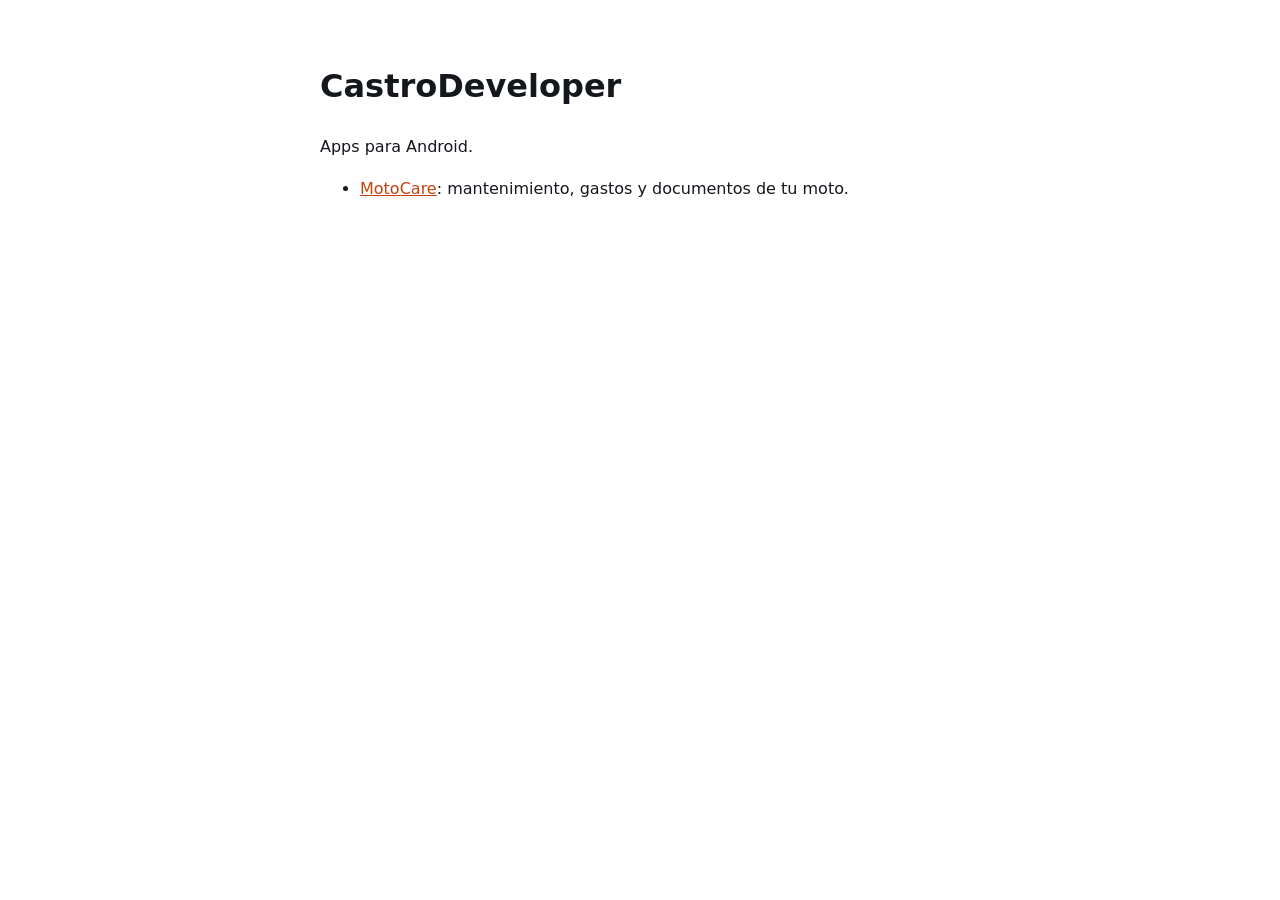
==== index.html @ 2ba4022a "Sitio raíz con app-ads.txt de AdMob" ====
<!doctype html>
<html lang="es">
<head>
<meta charset="utf-8">
<meta name="viewport" content="width=device-width, initial-scale=1">
<title>CastroDeveloper</title>
<style>
body{margin:0;font:16px/1.6 system-ui,-apple-system,"Segoe UI",Roboto,sans-serif;background:#fff;color:#14171c}
@media (prefers-color-scheme:dark){body{background:#101318;color:#eef0f3}a{color:#ff7838}}
main{max-width:640px;margin:0 auto;padding:40px 16px}a{color:#c2410c}
</style>
</head>
<body>
<main>
<h1>CastroDeveloper</h1>
<p>Apps para Android.</p>
<ul>
  <li><a href="motocare-legal/">MotoCare</a>: mantenimiento, gastos y documentos de tu moto.</li>
</ul>
</main>
</body>
</html>
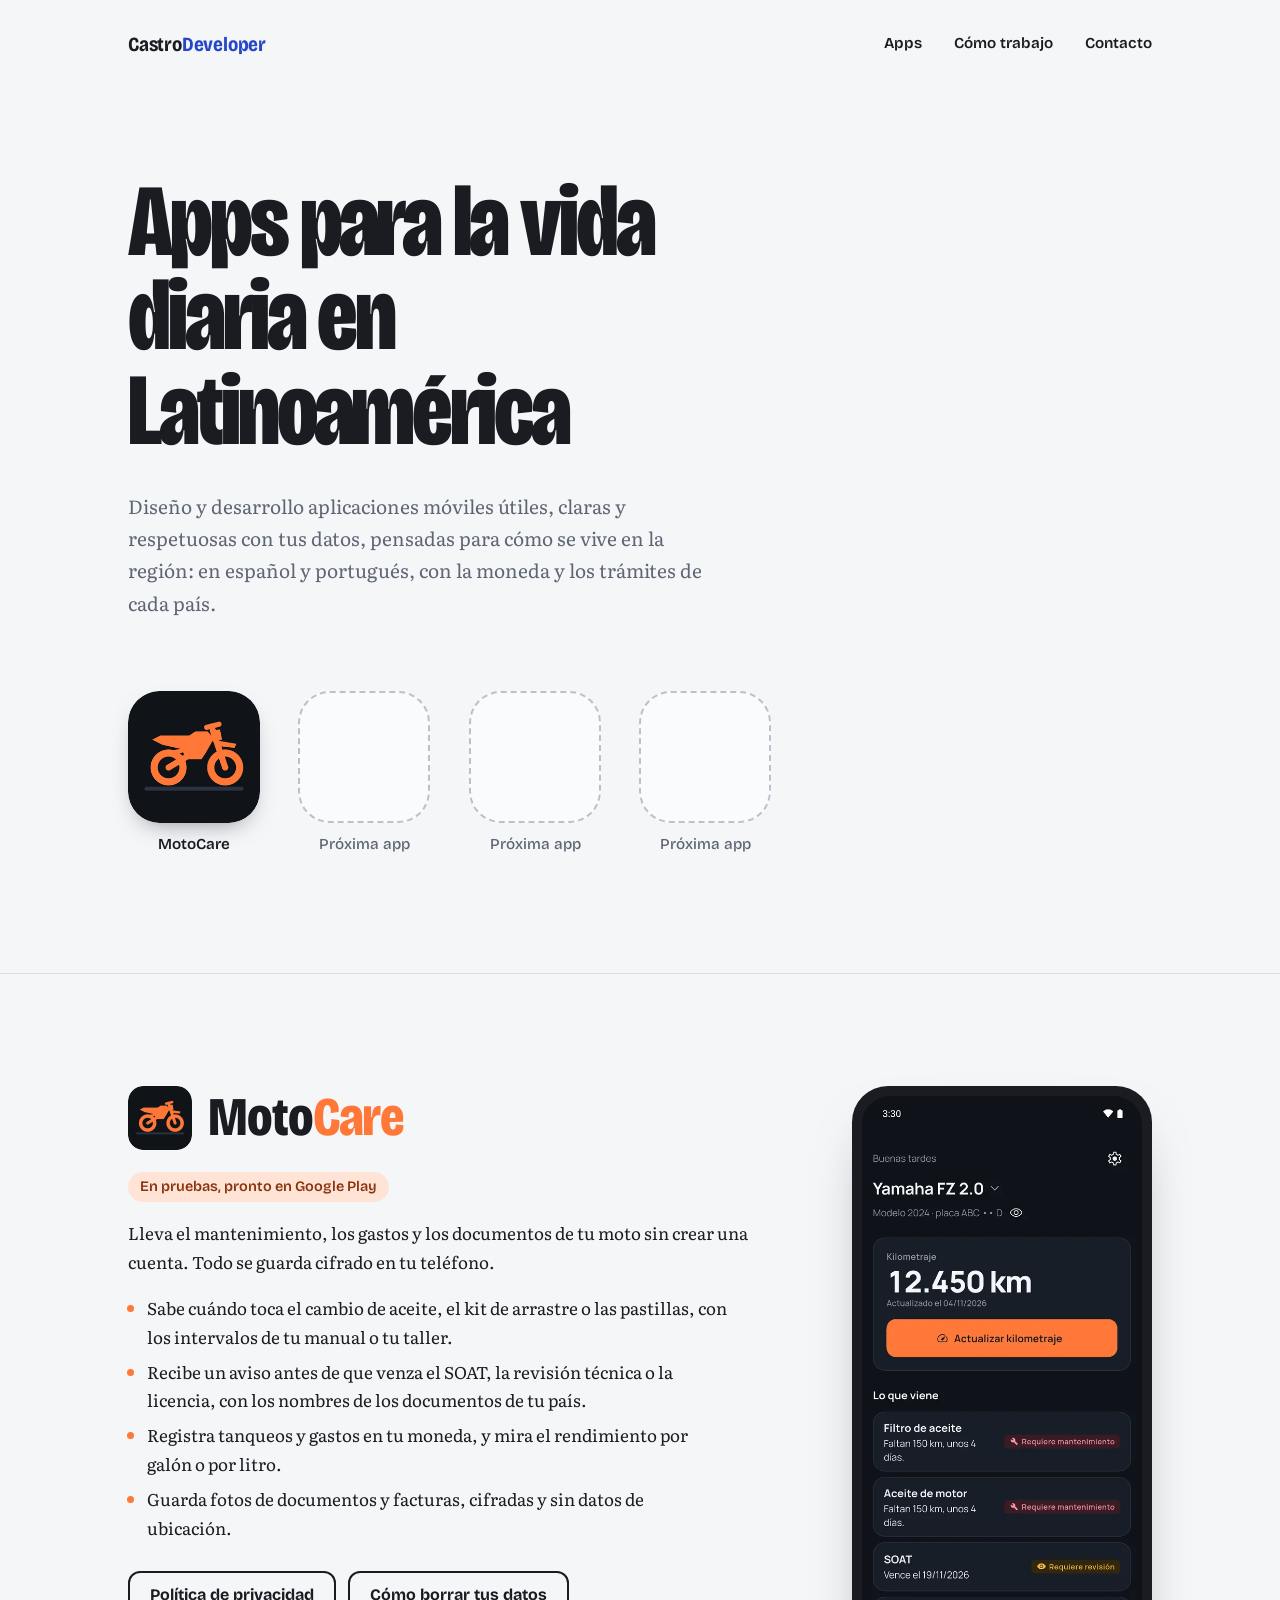
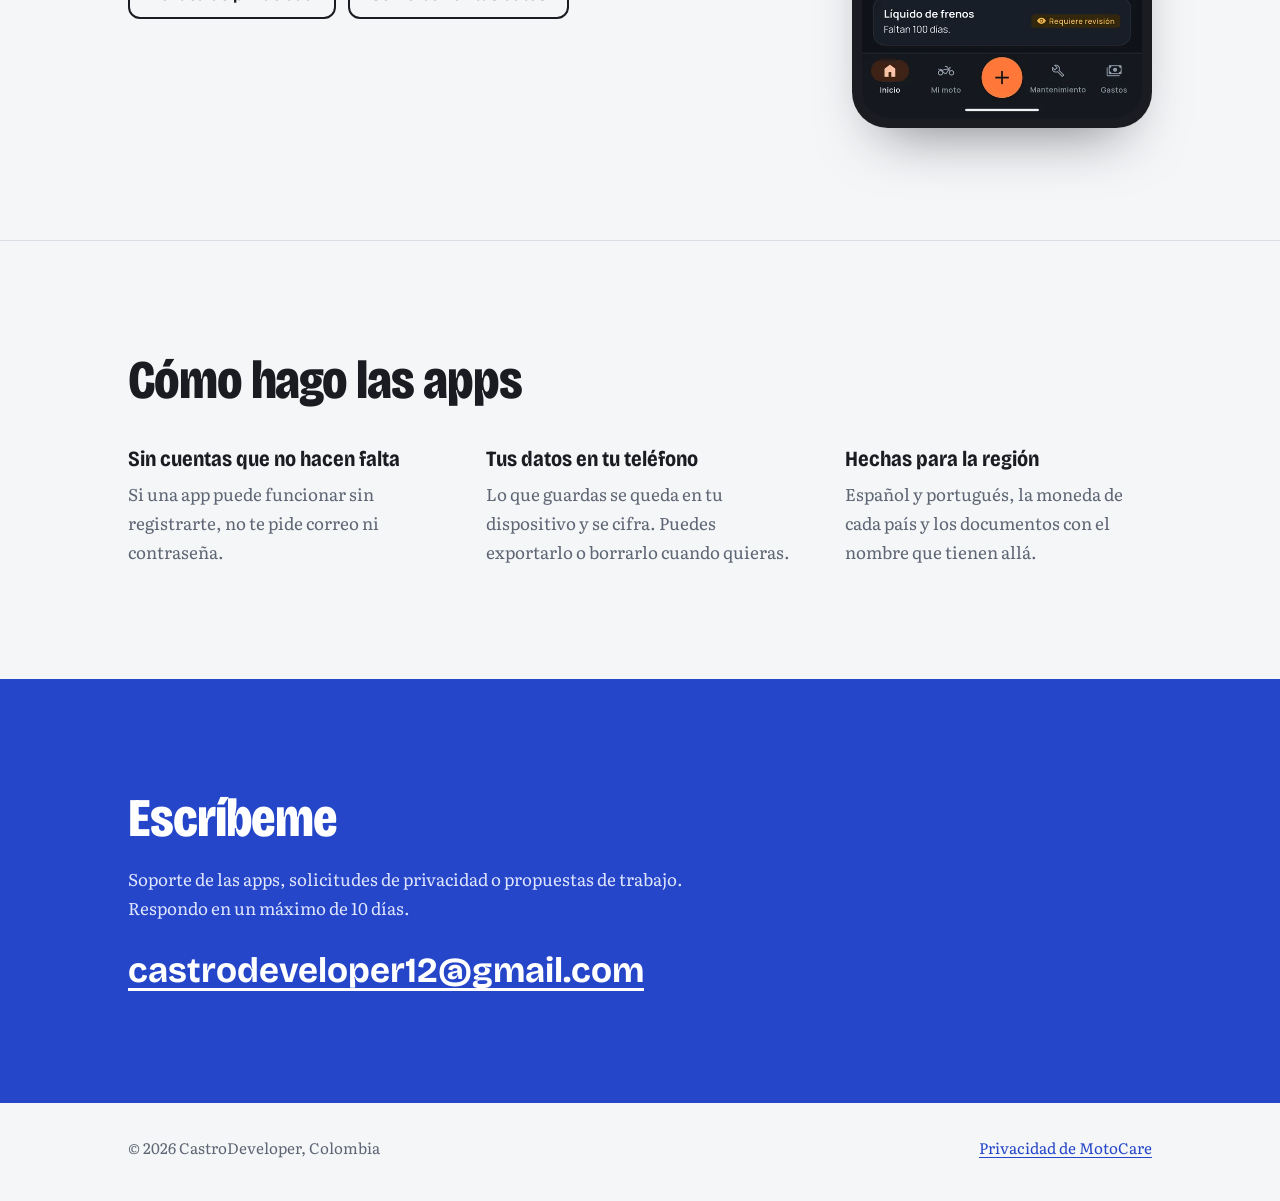
==== commit 8249ded7: "Página de CastroDeveloper con MotoCare" ====
--- a/index.html
+++ b/index.html
@@ -3,20 +3,103 @@
 <head>
 <meta charset="utf-8">
 <meta name="viewport" content="width=device-width, initial-scale=1">
-<title>CastroDeveloper</title>
-<style>
-body{margin:0;font:16px/1.6 system-ui,-apple-system,"Segoe UI",Roboto,sans-serif;background:#fff;color:#14171c}
-@media (prefers-color-scheme:dark){body{background:#101318;color:#eef0f3}a{color:#ff7838}}
-main{max-width:640px;margin:0 auto;padding:40px 16px}a{color:#c2410c}
-</style>
+<title>CastroDeveloper: apps para Latinoamérica</title>
+<meta name="description" content="CastroDeveloper hace apps móviles para la vida diaria en Latinoamérica. Conoce MotoCare: mantenimiento, gastos y documentos de tu moto.">
+<meta property="og:title" content="CastroDeveloper">
+<meta property="og:description" content="Apps móviles para la vida diaria en Latinoamérica.">
+<meta property="og:image" content="img/motocare-icono.png">
+<link rel="icon" href="img/motocare-icono.png">
+<link rel="preconnect" href="https://fonts.googleapis.com">
+<link rel="preconnect" href="https://fonts.gstatic.com" crossorigin>
+<link href="https://fonts.googleapis.com/css2?family=Bricolage+Grotesque:opsz,wdth,wght@12..96,75..100,400..800&family=Literata:opsz,wght@7..72,400;7..72,500&display=swap" rel="stylesheet">
+<link rel="stylesheet" href="estilo.css">
 </head>
 <body>
+<header class="contenedor cabecera">
+  <a class="marca" href="./">Castro<span>Developer</span></a>
+  <nav class="menu" aria-label="Secciones">
+    <a href="#apps">Apps</a>
+    <a href="#trabajo">Cómo trabajo</a>
+    <a href="#contacto">Contacto</a>
+  </nav>
+</header>
+
 <main>
-<h1>CastroDeveloper</h1>
-<p>Apps para Android.</p>
-<ul>
-  <li><a href="motocare-legal/">MotoCare</a>: mantenimiento, gastos y documentos de tu moto.</li>
-</ul>
+  <section class="contenedor portada" id="apps" aria-labelledby="titulo">
+    <h1 id="titulo">Apps para la vida diaria en Latinoamérica</h1>
+    <p class="entrada">Diseño y desarrollo aplicaciones móviles útiles, claras y respetuosas con tus datos, pensadas para cómo se vive en la región: en español y portugués, con la moneda y los trámites de cada país.</p>
+
+    <ul class="pantalla" aria-label="Aplicaciones">
+      <li>
+        <a href="#motocare">
+          <img src="img/motocare-icono.png" width="132" height="132" alt="">
+          MotoCare
+        </a>
+      </li>
+      <li aria-hidden="true"><span class="vacio"><span class="hueco"></span>Próxima app</span></li>
+      <li aria-hidden="true"><span class="vacio"><span class="hueco"></span>Próxima app</span></li>
+      <li aria-hidden="true"><span class="vacio"><span class="hueco"></span>Próxima app</span></li>
+    </ul>
+  </section>
+
+  <section class="seccion" id="motocare" aria-labelledby="titulo-motocare">
+    <div class="contenedor app">
+      <div>
+        <div class="titulo-app">
+          <img src="img/motocare-icono.png" width="64" height="64" alt="">
+          <h2 id="titulo-motocare">Moto<span>Care</span></h2>
+        </div>
+        <span class="estado">En pruebas, pronto en Google Play</span>
+        <p>Lleva el mantenimiento, los gastos y los documentos de tu moto sin crear una cuenta. Todo se guarda cifrado en tu teléfono.</p>
+        <ul>
+          <li>Sabe cuándo toca el cambio de aceite, el kit de arrastre o las pastillas, con los intervalos de tu manual o tu taller.</li>
+          <li>Recibe un aviso antes de que venza el SOAT, la revisión técnica o la licencia, con los nombres de los documentos de tu país.</li>
+          <li>Registra tanqueos y gastos en tu moneda, y mira el rendimiento por galón o por litro.</li>
+          <li>Guarda fotos de documentos y facturas, cifradas y sin datos de ubicación.</li>
+        </ul>
+        <div class="acciones">
+          <a class="boton" href="motocare-legal/privacidad.html">Política de privacidad</a>
+          <a class="boton" href="motocare-legal/#borrar-datos">Cómo borrar tus datos</a>
+        </div>
+      </div>
+      <div class="telefono">
+        <img src="img/motocare-inicio.webp" width="540" height="1200" alt="Pantalla de inicio de MotoCare con el kilometraje de una Yamaha FZ 2.0 y los mantenimientos que vienen." loading="lazy">
+      </div>
+    </div>
+  </section>
+
+  <section class="seccion" id="trabajo" aria-labelledby="titulo-trabajo">
+    <div class="contenedor">
+      <h2 id="titulo-trabajo">Cómo hago las apps</h2>
+      <div class="principios">
+        <div>
+          <h3>Sin cuentas que no hacen falta</h3>
+          <p>Si una app puede funcionar sin registrarte, no te pide correo ni contraseña.</p>
+        </div>
+        <div>
+          <h3>Tus datos en tu teléfono</h3>
+          <p>Lo que guardas se queda en tu dispositivo y se cifra. Puedes exportarlo o borrarlo cuando quieras.</p>
+        </div>
+        <div>
+          <h3>Hechas para la región</h3>
+          <p>Español y portugués, la moneda de cada país y los documentos con el nombre que tienen allá.</p>
+        </div>
+      </div>
+    </div>
+  </section>
+
+  <section class="seccion contacto" id="contacto" aria-labelledby="titulo-contacto">
+    <div class="contenedor">
+      <h2 id="titulo-contacto">Escríbeme</h2>
+      <p>Soporte de las apps, solicitudes de privacidad o propuestas de trabajo. Respondo en un máximo de 10 días.</p>
+      <a class="correo" href="mailto:castrodeveloper12@gmail.com">castrodeveloper12@gmail.com</a>
+    </div>
+  </section>
 </main>
+
+<footer class="contenedor pie">
+  <span>© 2026 CastroDeveloper, Colombia</span>
+  <a href="motocare-legal/privacidad.html">Privacidad de MotoCare</a>
+</footer>
 </body>
 </html>
--- a/estilo.css
+++ b/estilo.css
@@ -0,0 +1,192 @@
+:root {
+  --tinta: #1a1c22;
+  --papel: #f4f6f8;
+  --blanco: #ffffff;
+  --cobalto: #2546c8;
+  --cobalto-hondo: #1b3497;
+  --mandarina: #ff7838;
+  --gris: #5e6573;
+  --linea: #d9dee5;
+  --display: "Bricolage Grotesque", "Arial Narrow", system-ui, sans-serif;
+  --texto: "Literata", Georgia, "Times New Roman", serif;
+  --ancho: 1120px;
+  --margen: clamp(16px, 5vw, 48px);
+  color-scheme: light;
+}
+
+* { box-sizing: border-box; }
+html { -webkit-text-size-adjust: 100%; }
+body {
+  margin: 0;
+  background: var(--papel);
+  color: var(--tinta);
+  font: 400 1.0625rem/1.7 var(--texto);
+  font-optical-sizing: auto;
+}
+img { max-width: 100%; display: block; }
+a { color: var(--cobalto); text-underline-offset: 0.18em; }
+a:hover { color: var(--cobalto-hondo); }
+:focus-visible {
+  outline: 3px solid var(--cobalto);
+  outline-offset: 3px;
+  border-radius: 4px;
+}
+
+.contenedor { max-width: var(--ancho); margin: 0 auto; padding: 0 var(--margen); }
+
+/* Cabecera */
+.cabecera {
+  display: flex; align-items: center; justify-content: space-between;
+  gap: 24px; padding-top: 28px; padding-bottom: 28px;
+}
+.marca {
+  font: 700 1.25rem/1 var(--display);
+  font-stretch: 85%;
+  letter-spacing: -0.01em;
+  color: var(--tinta); text-decoration: none;
+}
+.marca span { color: var(--cobalto); }
+.menu { display: flex; gap: clamp(14px, 3vw, 32px); }
+.menu a {
+  font: 600 0.95rem/1 var(--display);
+  color: var(--tinta); text-decoration: none;
+  padding: 8px 0;
+}
+.menu a:hover { color: var(--cobalto); }
+
+/* Portada: titular y "pantalla de inicio" */
+.portada { padding-top: clamp(32px, 7vw, 88px); padding-bottom: clamp(48px, 8vw, 104px); }
+.portada h1 {
+  margin: 0;
+  max-width: 15ch;
+  font: 800 clamp(2.6rem, 8.2vw, 6.4rem)/0.92 var(--display);
+  font-stretch: 75%;
+  letter-spacing: -0.03em;
+}
+.portada .entrada {
+  max-width: 54ch;
+  margin: clamp(20px, 3vw, 32px) 0 0;
+  font-size: 1.1875rem;
+  color: var(--gris);
+}
+
+.pantalla {
+  margin-top: clamp(40px, 6vw, 72px);
+  display: grid;
+  grid-template-columns: repeat(4, minmax(0, 132px));
+  gap: clamp(16px, 3vw, 40px);
+  list-style: none; padding: 0;
+}
+.pantalla li { text-align: center; }
+.pantalla a, .pantalla .vacio {
+  display: grid; justify-items: center; gap: 12px;
+  color: var(--tinta); text-decoration: none;
+  font: 600 0.95rem/1.2 var(--display);
+}
+.pantalla img, .pantalla .hueco {
+  width: 100%; aspect-ratio: 1; border-radius: 24%;
+}
+.pantalla img { height: auto; box-shadow: 0 10px 24px -12px rgba(26, 28, 34, 0.55); }
+.pantalla a:hover img { transform: translateY(-2px); transition: transform 0.15s ease; }
+.pantalla .hueco {
+  border: 2px dashed #b9c1cc;
+  background: rgba(255, 255, 255, 0.5);
+}
+.pantalla .vacio { color: var(--gris); font-weight: 500; }
+
+@media (prefers-reduced-motion: no-preference) {
+  .pantalla li {
+    animation: aparecer 0.5s cubic-bezier(0.2, 0.7, 0.2, 1) both;
+  }
+  .pantalla li:nth-child(2) { animation-delay: 0.12s; }
+  .pantalla li:nth-child(3) { animation-delay: 0.22s; }
+  .pantalla li:nth-child(4) { animation-delay: 0.32s; }
+}
+@keyframes aparecer {
+  from { opacity: 0; transform: translateY(12px) scale(0.94); }
+  to { opacity: 1; transform: none; }
+}
+
+/* Secciones */
+.seccion { padding: clamp(56px, 9vw, 112px) 0; border-top: 1px solid var(--linea); }
+.seccion h2 {
+  margin: 0 0 20px;
+  font: 800 clamp(2rem, 4.6vw, 3.4rem)/1 var(--display);
+  font-stretch: 80%;
+  letter-spacing: -0.02em;
+  max-width: 18ch;
+}
+.seccion p { max-width: 62ch; }
+
+/* MotoCare */
+.app {
+  display: grid;
+  grid-template-columns: minmax(0, 1fr) minmax(220px, 300px);
+  gap: clamp(32px, 7vw, 96px);
+  align-items: start;
+}
+.app .titulo-app { display: flex; align-items: center; gap: 16px; margin-bottom: 20px; }
+.app .titulo-app img { width: 64px; border-radius: 24%; }
+.app .titulo-app h2 { margin: 0; }
+.app .titulo-app h2 span { color: var(--mandarina); }
+.app ul { padding-left: 1.1em; max-width: 60ch; }
+.app li { margin: 6px 0; }
+.app li::marker { color: var(--mandarina); }
+.estado {
+  display: inline-block;
+  font: 600 0.9rem/1 var(--display);
+  padding: 8px 12px; border-radius: 999px;
+  background: #ffe4d6; color: #8a3410;
+}
+.acciones { display: flex; flex-wrap: wrap; gap: 12px; margin-top: 28px; }
+.boton {
+  display: inline-block; padding: 14px 20px; border-radius: 12px;
+  font: 700 1rem/1 var(--display); text-decoration: none;
+  border: 2px solid var(--tinta); color: var(--tinta);
+}
+.boton:hover { background: var(--tinta); color: var(--papel); }
+.telefono {
+  border-radius: 36px; padding: 10px;
+  background: var(--tinta);
+  box-shadow: 0 30px 60px -30px rgba(26, 28, 34, 0.6);
+}
+.telefono img { border-radius: 28px; width: 100%; height: auto; }
+
+/* Cómo trabajamos */
+.principios {
+  display: grid; grid-template-columns: repeat(3, minmax(0, 1fr));
+  gap: clamp(24px, 4vw, 56px); margin-top: 40px;
+}
+.principios h3 {
+  margin: 0 0 8px;
+  font: 700 1.35rem/1.15 var(--display);
+  font-stretch: 85%;
+}
+.principios p { margin: 0; color: var(--gris); }
+
+/* Contacto: bloque de color, el único */
+.contacto { background: var(--cobalto); color: var(--blanco); border-top: 0; }
+.contacto h2 { color: var(--blanco); }
+.contacto p { color: #dfe5ff; }
+.contacto .correo {
+  display: inline-block; margin-top: 12px;
+  font: 700 clamp(1.25rem, 3.4vw, 2.2rem)/1.1 var(--display);
+  color: var(--blanco); word-break: break-word;
+}
+.contacto .correo:hover { color: #ffd9c6; }
+.contacto :focus-visible { outline-color: var(--blanco); }
+
+.pie {
+  display: flex; flex-wrap: wrap; justify-content: space-between; gap: 12px;
+  padding-top: 32px; padding-bottom: 40px;
+  color: var(--gris); font-size: 0.95rem;
+}
+
+@media (max-width: 760px) {
+  .app { grid-template-columns: 1fr; }
+  .telefono { max-width: 280px; }
+  .principios { grid-template-columns: 1fr; }
+  .pantalla { grid-template-columns: repeat(4, minmax(0, 1fr)); gap: 14px; }
+  .pantalla a, .pantalla .vacio { font-size: 0.8rem; }
+  .menu a[href="#trabajo"] { display: none; }
+}
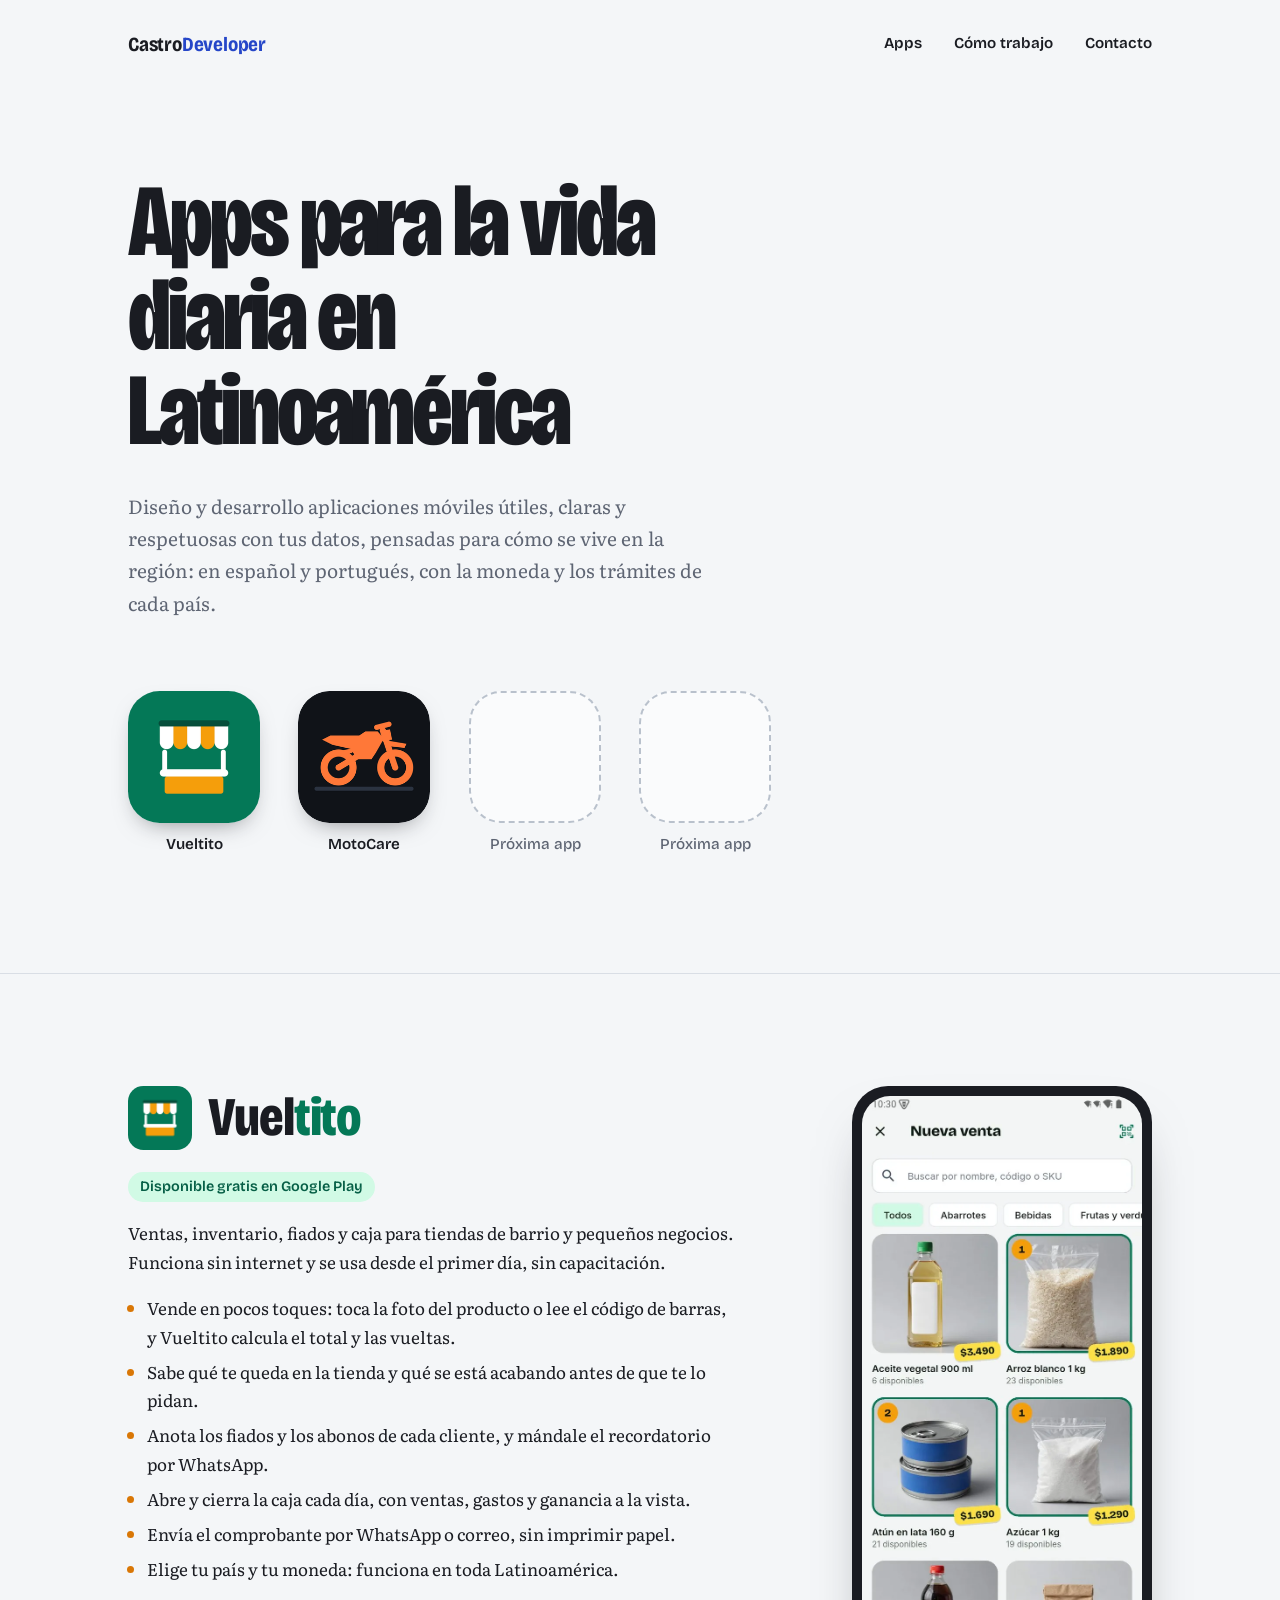
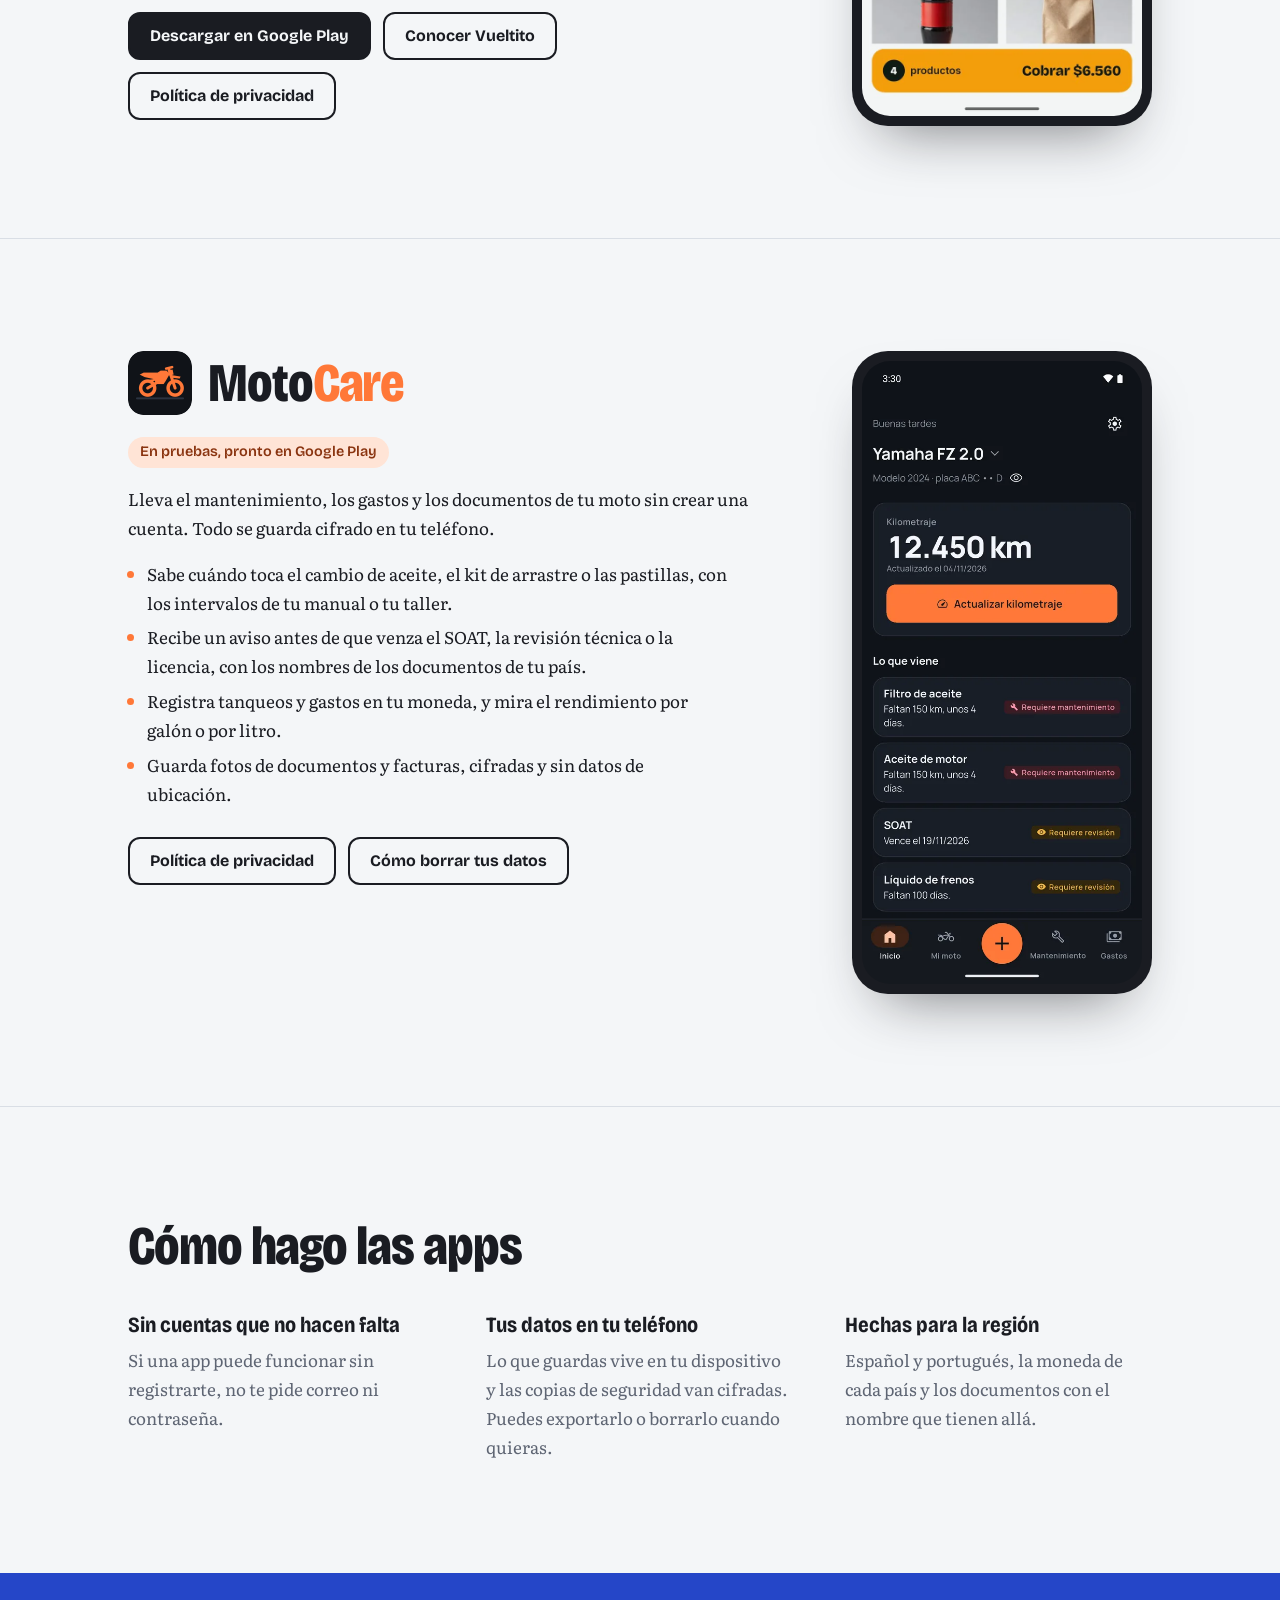
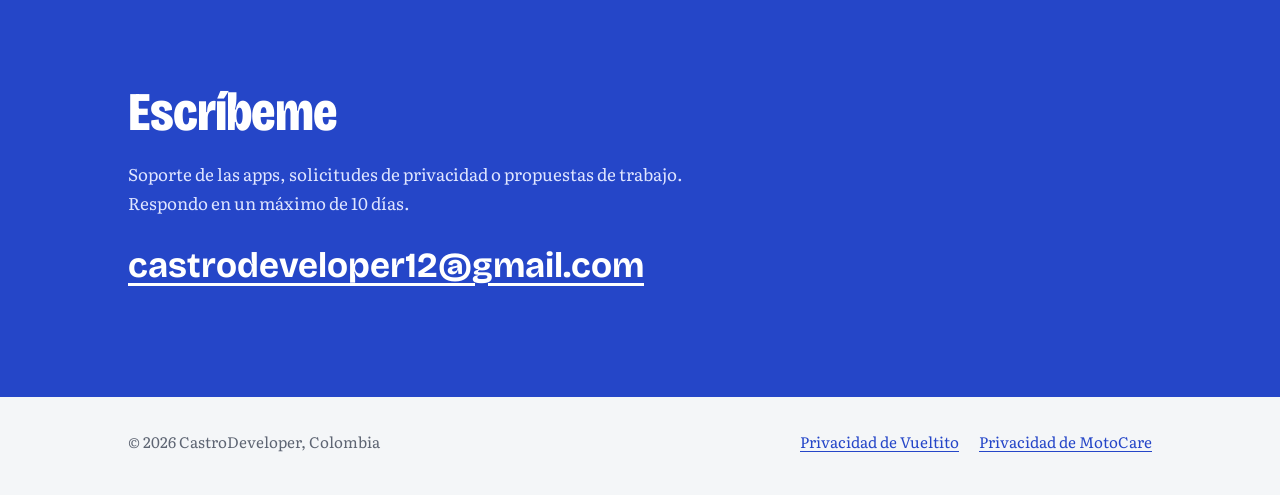
==== commit 5964812d: "Agrega Vueltito: ventas e inventario para tiendas, disponible en Google Play Co-Authored-By: Claude " ====
--- a/index.html
+++ b/index.html
@@ -4,7 +4,7 @@
 <meta charset="utf-8">
 <meta name="viewport" content="width=device-width, initial-scale=1">
 <title>CastroDeveloper: apps para Latinoamérica</title>
-<meta name="description" content="CastroDeveloper hace apps móviles para la vida diaria en Latinoamérica. Conoce MotoCare: mantenimiento, gastos y documentos de tu moto.">
+<meta name="description" content="CastroDeveloper hace apps móviles para la vida diaria en Latinoamérica. Conoce Vueltito, ventas e inventario para tu tienda, y MotoCare, el mantenimiento de tu moto.">
 <meta property="og:title" content="CastroDeveloper">
 <meta property="og:description" content="Apps móviles para la vida diaria en Latinoamérica.">
 <meta property="og:image" content="img/motocare-icono.png">
@@ -31,6 +31,12 @@
 
     <ul class="pantalla" aria-label="Aplicaciones">
       <li>
+        <a href="#vueltito">
+          <img src="img/vueltito-icono.png" width="132" height="132" alt="">
+          Vueltito
+        </a>
+      </li>
+      <li>
         <a href="#motocare">
           <img src="img/motocare-icono.png" width="132" height="132" alt="">
           MotoCare
@@ -38,8 +44,36 @@
       </li>
       <li aria-hidden="true"><span class="vacio"><span class="hueco"></span>Próxima app</span></li>
       <li aria-hidden="true"><span class="vacio"><span class="hueco"></span>Próxima app</span></li>
-      <li aria-hidden="true"><span class="vacio"><span class="hueco"></span>Próxima app</span></li>
     </ul>
+  </section>
+
+  <section class="seccion" id="vueltito" aria-labelledby="titulo-vueltito">
+    <div class="contenedor app app-vueltito">
+      <div>
+        <div class="titulo-app">
+          <img src="img/vueltito-icono.png" width="64" height="64" alt="">
+          <h2 id="titulo-vueltito">Vuel<span>tito</span></h2>
+        </div>
+        <span class="estado">Disponible gratis en Google Play</span>
+        <p>Ventas, inventario, fiados y caja para tiendas de barrio y pequeños negocios. Funciona sin internet y se usa desde el primer día, sin capacitación.</p>
+        <ul>
+          <li>Vende en pocos toques: toca la foto del producto o lee el código de barras, y Vueltito calcula el total y las vueltas.</li>
+          <li>Sabe qué te queda en la tienda y qué se está acabando antes de que te lo pidan.</li>
+          <li>Anota los fiados y los abonos de cada cliente, y mándale el recordatorio por WhatsApp.</li>
+          <li>Abre y cierra la caja cada día, con ventas, gastos y ganancia a la vista.</li>
+          <li>Envía el comprobante por WhatsApp o correo, sin imprimir papel.</li>
+          <li>Elige tu país y tu moneda: funciona en toda Latinoamérica.</li>
+        </ul>
+        <div class="acciones">
+          <a class="boton boton-lleno" href="https://play.google.com/store/apps/details?id=com.castrodeveloper.vento">Descargar en Google Play</a>
+          <a class="boton" href="https://vueltito.app/">Conocer Vueltito</a>
+          <a class="boton" href="https://vueltito.app/privacy-policy.html">Política de privacidad</a>
+        </div>
+      </div>
+      <div class="telefono">
+        <img src="img/vueltito-venta.webp" width="640" height="1419" alt="Pantalla de nueva venta en Vueltito con productos de una tienda, sus precios y el botón para cobrar." loading="lazy">
+      </div>
+    </div>
   </section>
 
   <section class="seccion" id="motocare" aria-labelledby="titulo-motocare">
@@ -78,7 +112,7 @@
         </div>
         <div>
           <h3>Tus datos en tu teléfono</h3>
-          <p>Lo que guardas se queda en tu dispositivo y se cifra. Puedes exportarlo o borrarlo cuando quieras.</p>
+          <p>Lo que guardas vive en tu dispositivo y las copias de seguridad van cifradas. Puedes exportarlo o borrarlo cuando quieras.</p>
         </div>
         <div>
           <h3>Hechas para la región</h3>
@@ -99,7 +133,10 @@
 
 <footer class="contenedor pie">
   <span>© 2026 CastroDeveloper, Colombia</span>
-  <a href="motocare-legal/privacidad.html">Privacidad de MotoCare</a>
+  <span class="enlaces-pie">
+    <a href="https://vueltito.app/privacy-policy.html">Privacidad de Vueltito</a>
+    <a href="motocare-legal/privacidad.html">Privacidad de MotoCare</a>
+  </span>
 </footer>
 </body>
 </html>
--- a/estilo.css
+++ b/estilo.css
@@ -145,6 +145,13 @@
   border: 2px solid var(--tinta); color: var(--tinta);
 }
 .boton:hover { background: var(--tinta); color: var(--papel); }
+.boton-lleno { background: var(--tinta); color: var(--papel); }
+.boton-lleno:hover { background: var(--cobalto-hondo); border-color: var(--cobalto-hondo); color: var(--blanco); }
+
+/* Vueltito usa los colores de su propia marca: esmeralda y ámbar */
+.app-vueltito .titulo-app h2 span { color: #047857; }
+.app-vueltito li::marker { color: #d97706; }
+.app-vueltito .estado { background: #d1fae5; color: #065f46; }
 .telefono {
   border-radius: 36px; padding: 10px;
   background: var(--tinta);
@@ -181,6 +188,7 @@
   padding-top: 32px; padding-bottom: 40px;
   color: var(--gris); font-size: 0.95rem;
 }
+.enlaces-pie { display: flex; flex-wrap: wrap; gap: 8px 20px; }
 
 @media (max-width: 760px) {
   .app { grid-template-columns: 1fr; }
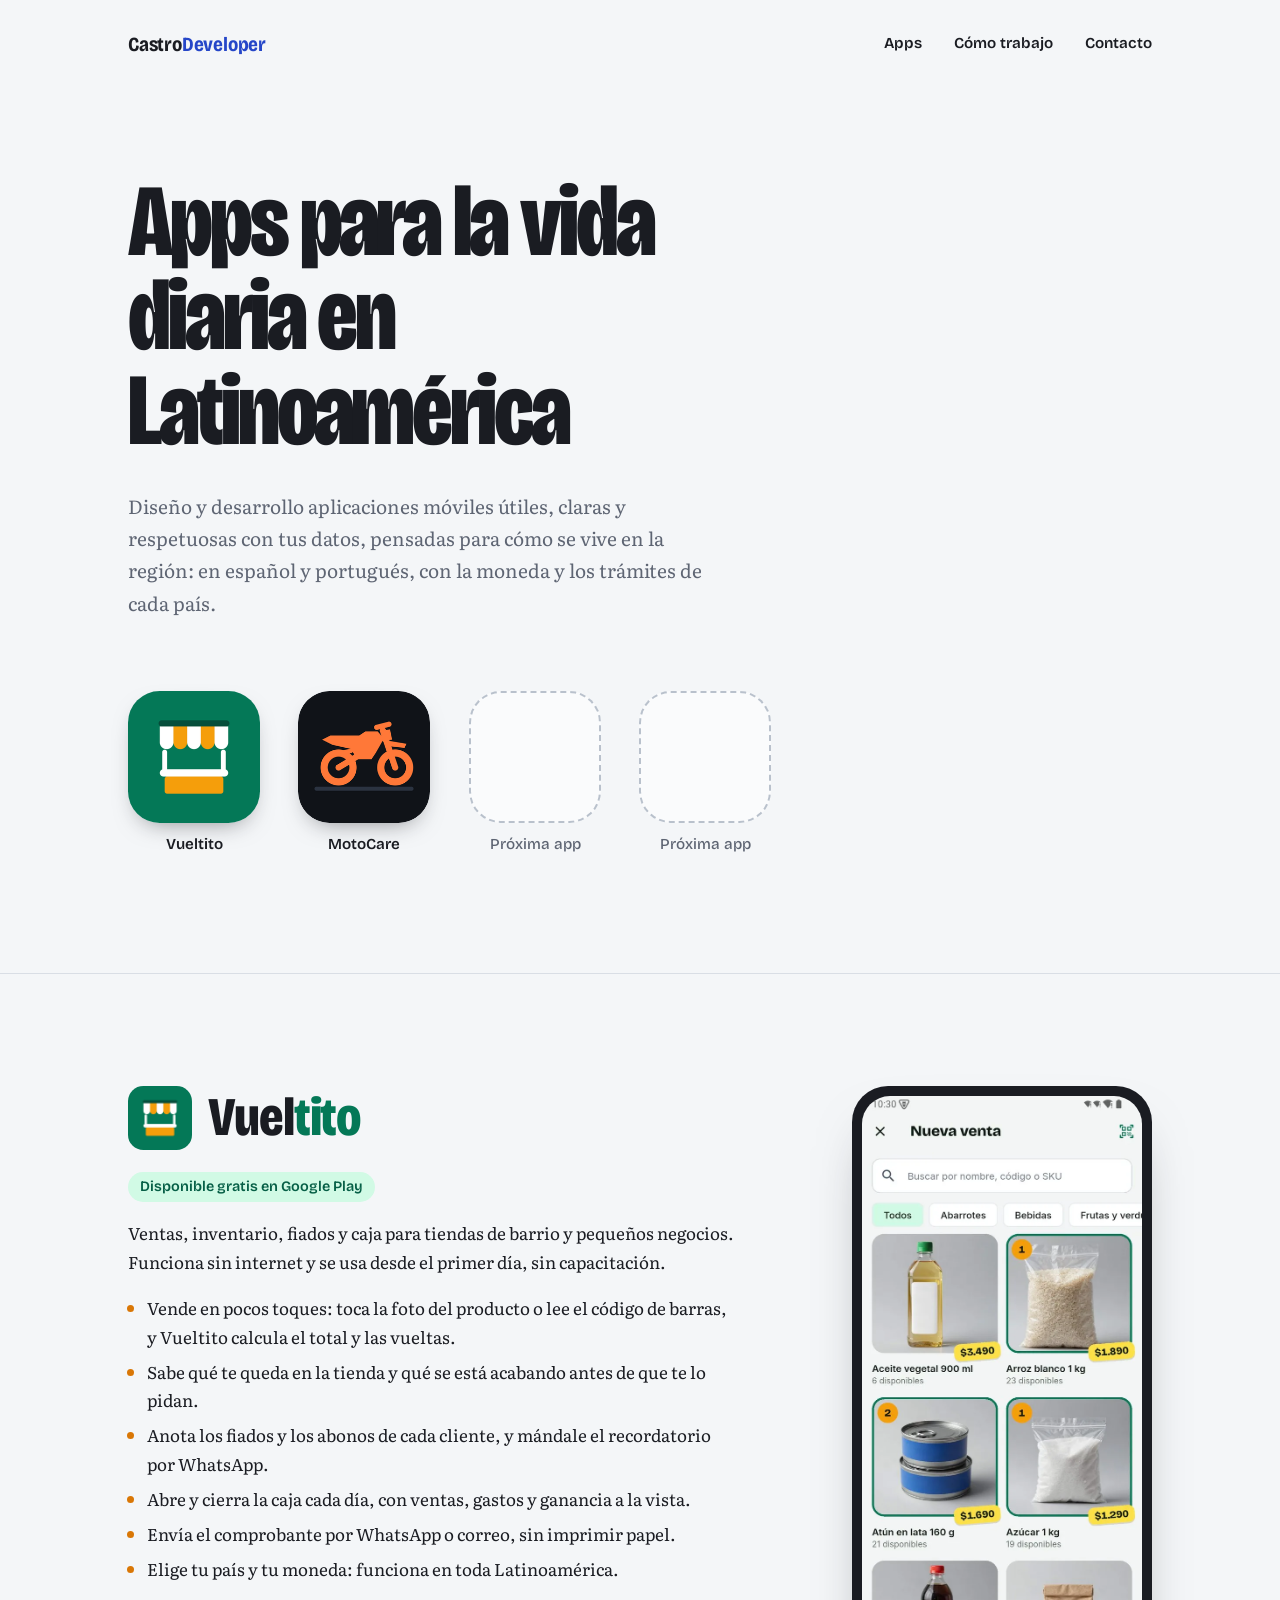
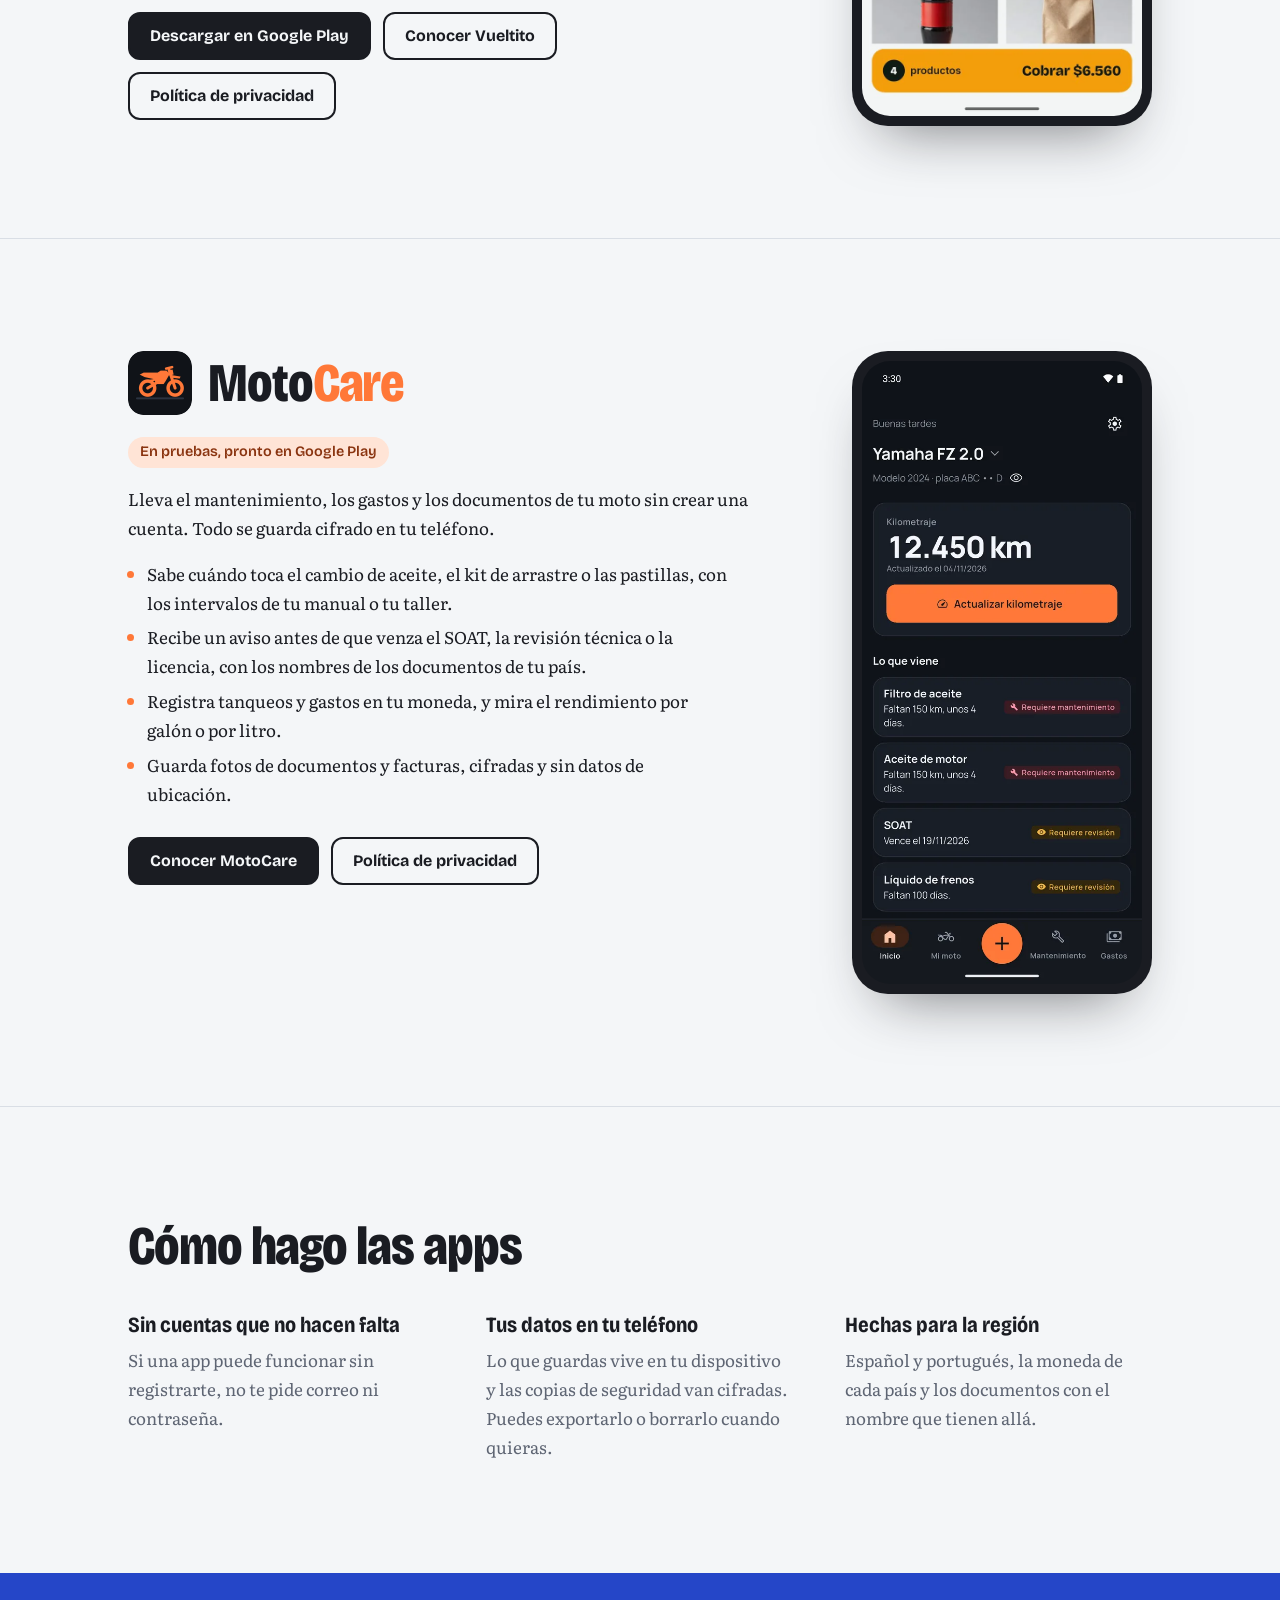
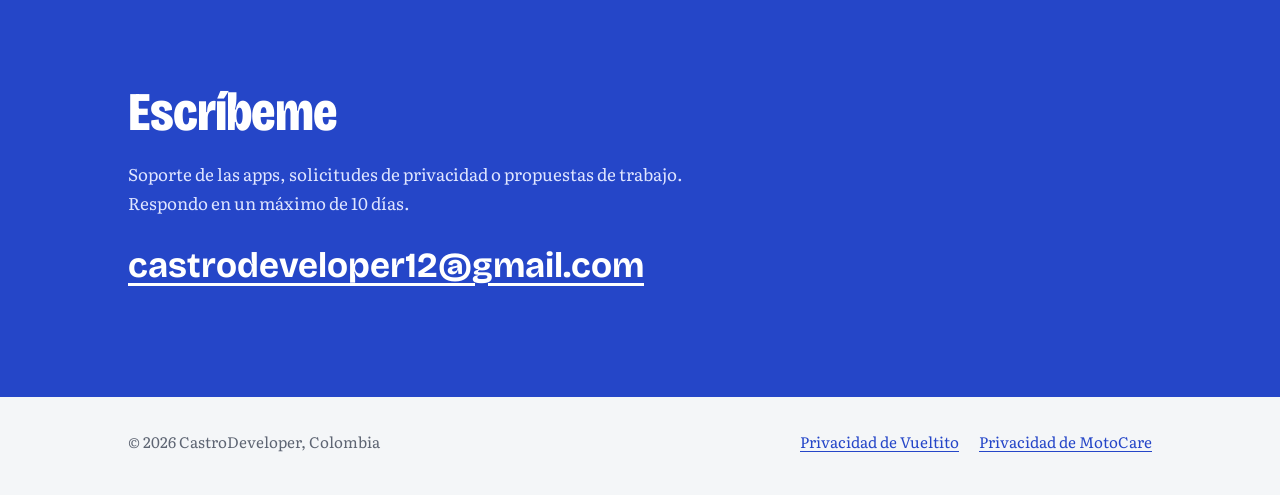
==== commit d055f40e: "Página propia de MotoCare en /motocare/ y el portafolio enlaza a ella Explica qué es y cómo funciona" ====
--- a/index.html
+++ b/index.html
@@ -31,13 +31,13 @@
 
     <ul class="pantalla" aria-label="Aplicaciones">
       <li>
-        <a href="#vueltito">
+        <a href="https://vueltito.app/">
           <img src="img/vueltito-icono.png" width="132" height="132" alt="">
           Vueltito
         </a>
       </li>
       <li>
-        <a href="#motocare">
+        <a href="motocare/">
           <img src="img/motocare-icono.png" width="132" height="132" alt="">
           MotoCare
         </a>
@@ -92,8 +92,8 @@
           <li>Guarda fotos de documentos y facturas, cifradas y sin datos de ubicación.</li>
         </ul>
         <div class="acciones">
+          <a class="boton boton-lleno" href="motocare/">Conocer MotoCare</a>
           <a class="boton" href="motocare-legal/privacidad.html">Política de privacidad</a>
-          <a class="boton" href="motocare-legal/#borrar-datos">Cómo borrar tus datos</a>
         </div>
       </div>
       <div class="telefono">
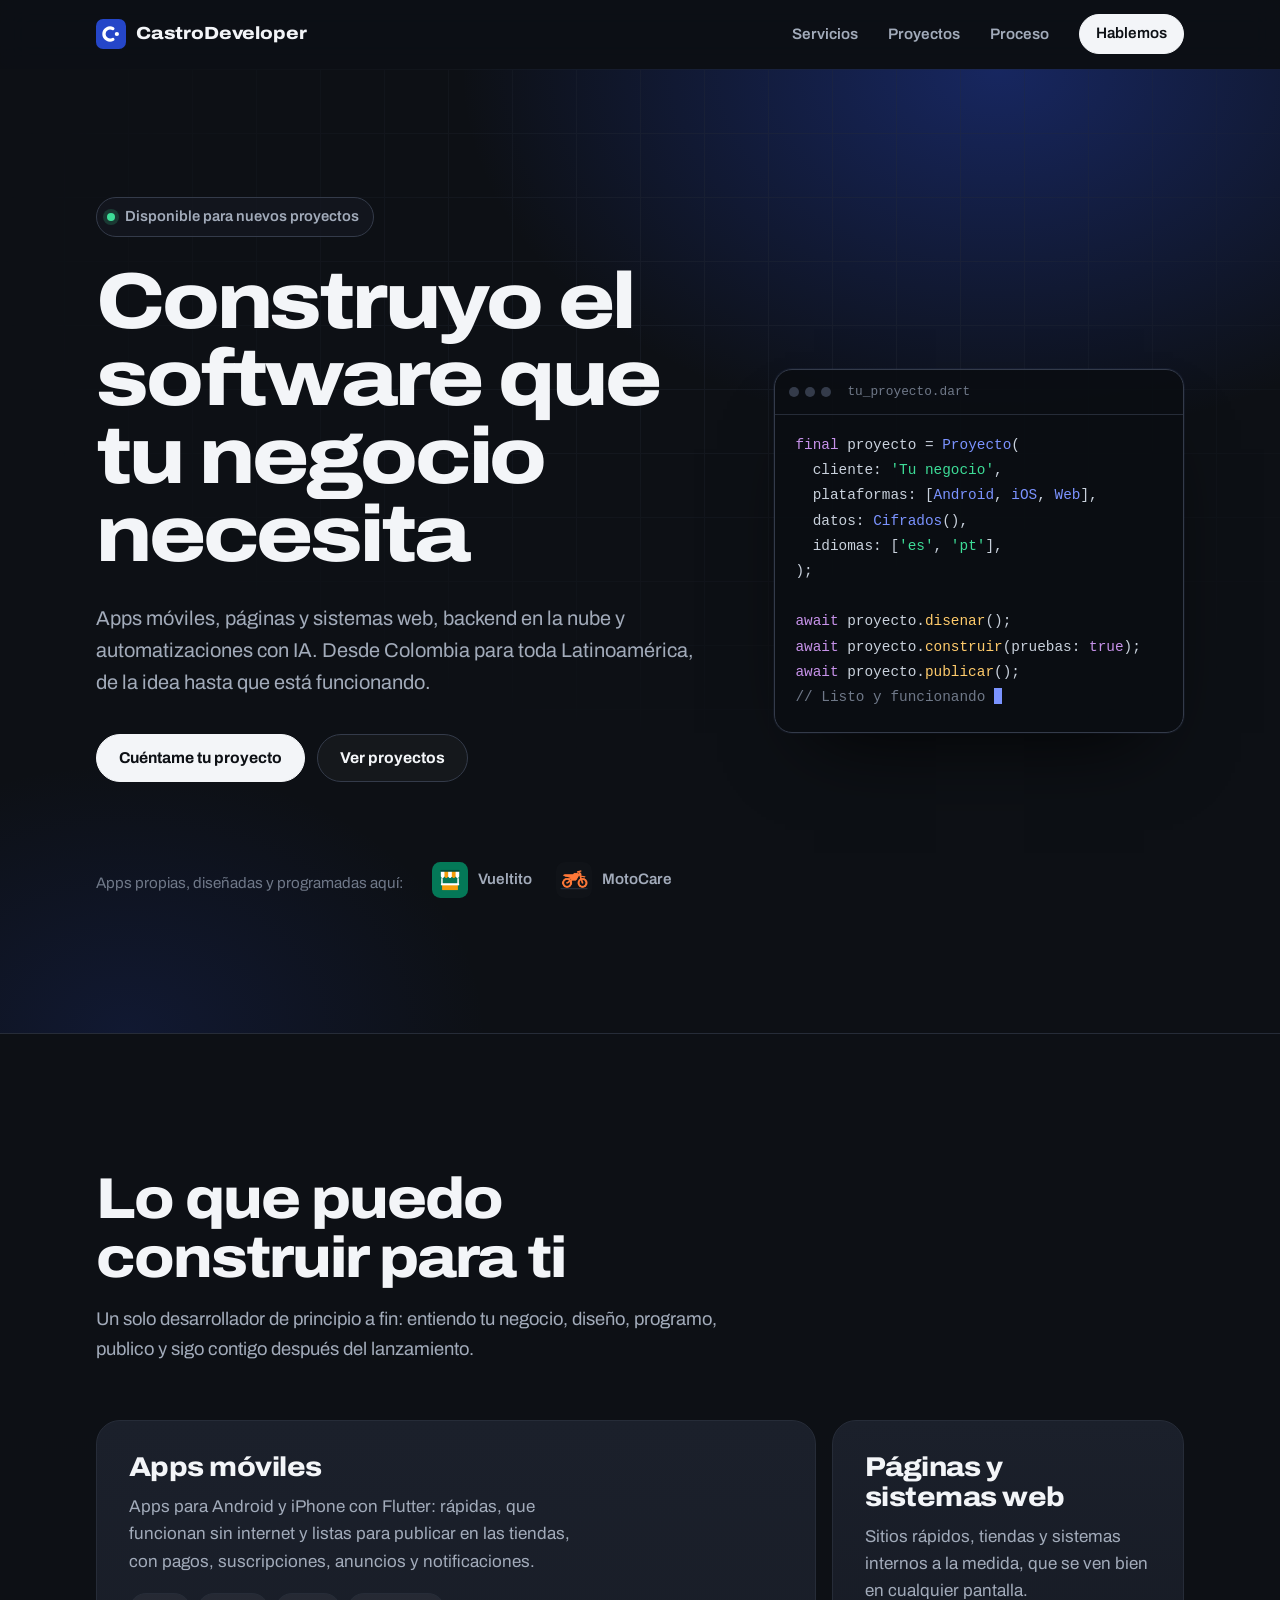
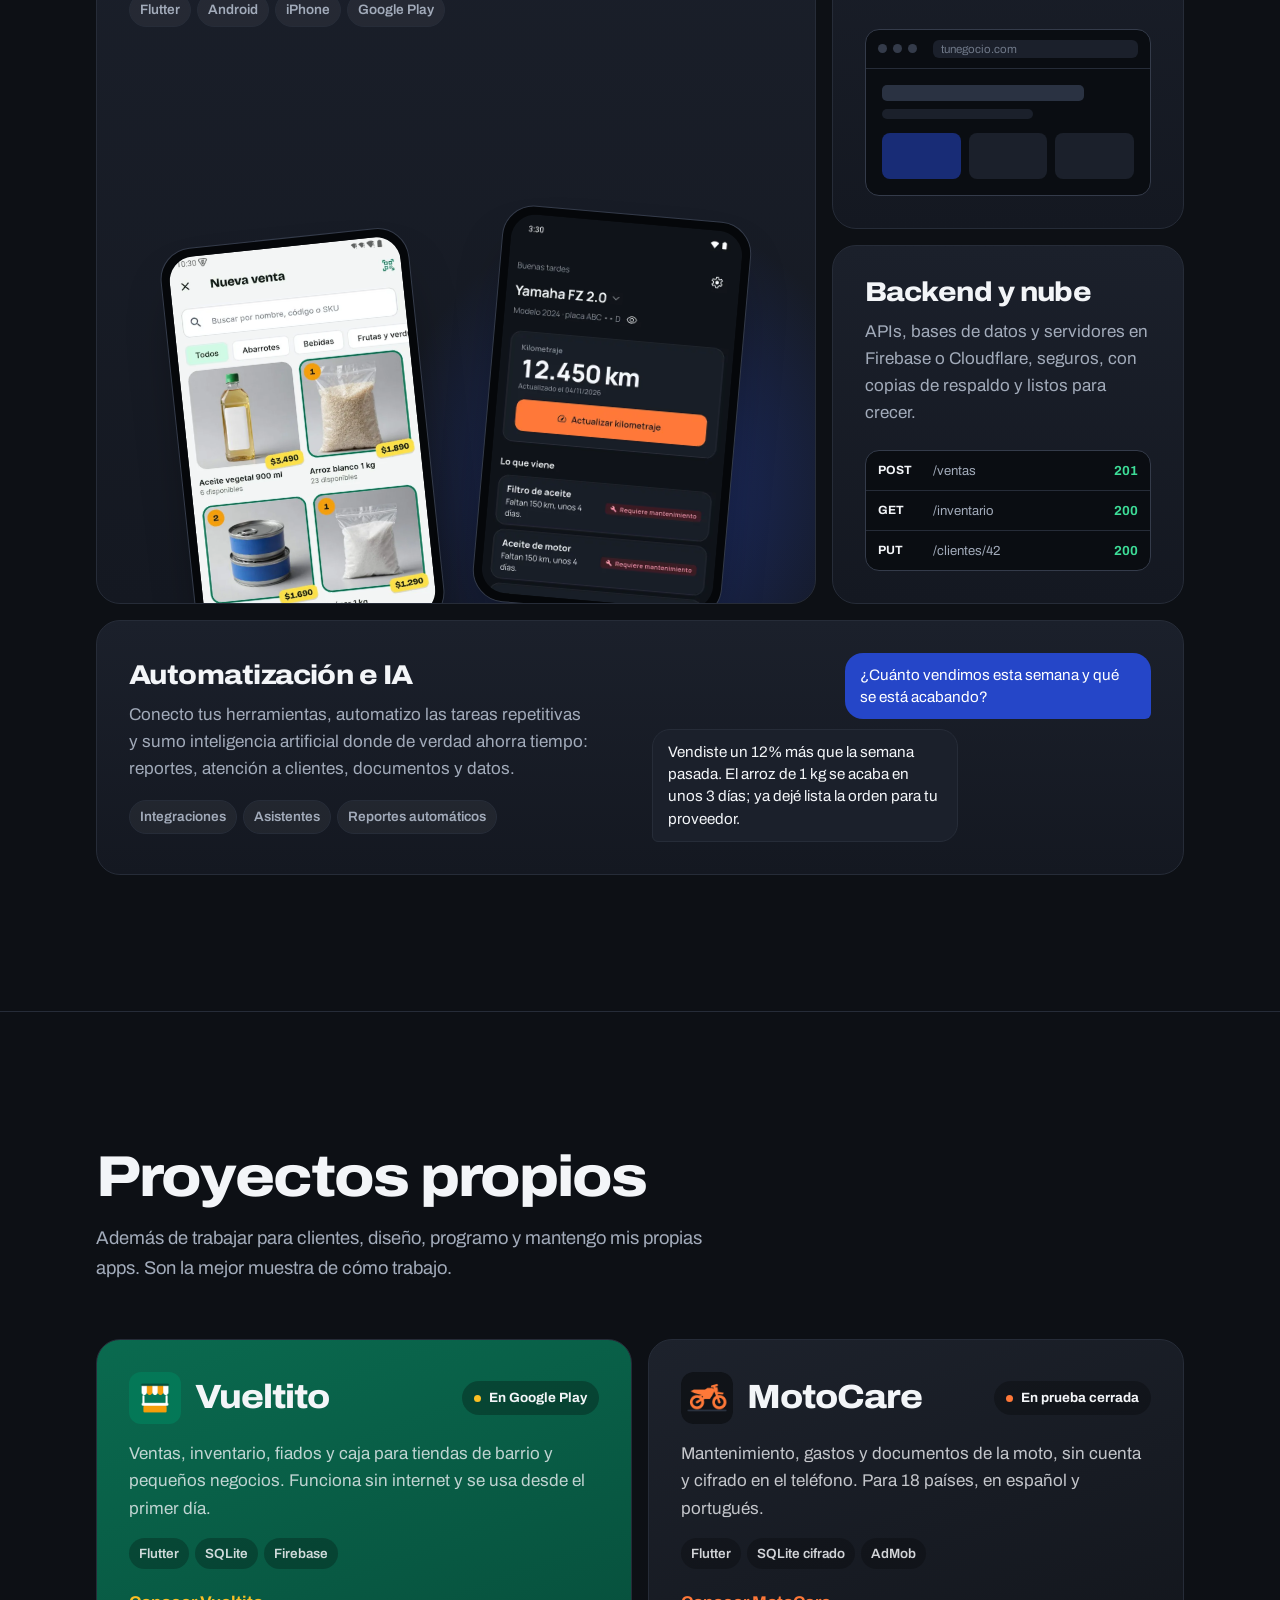
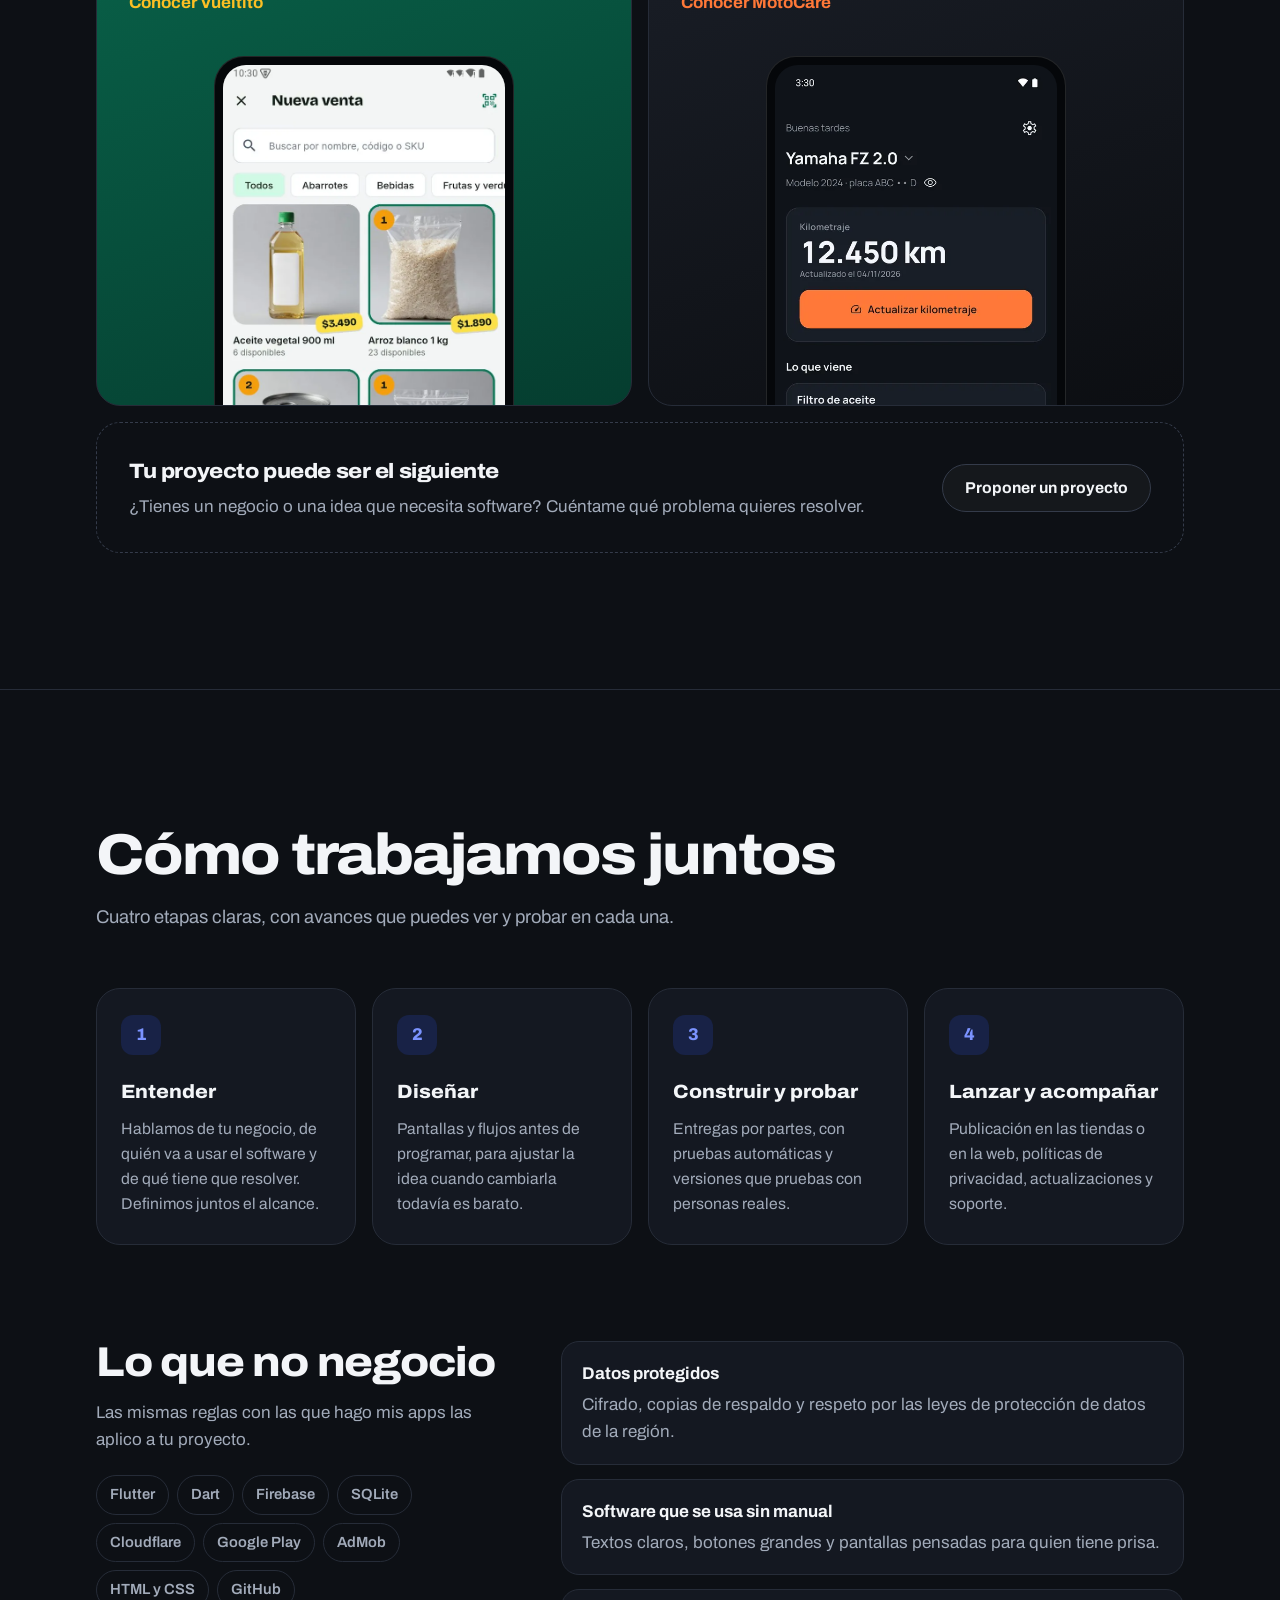
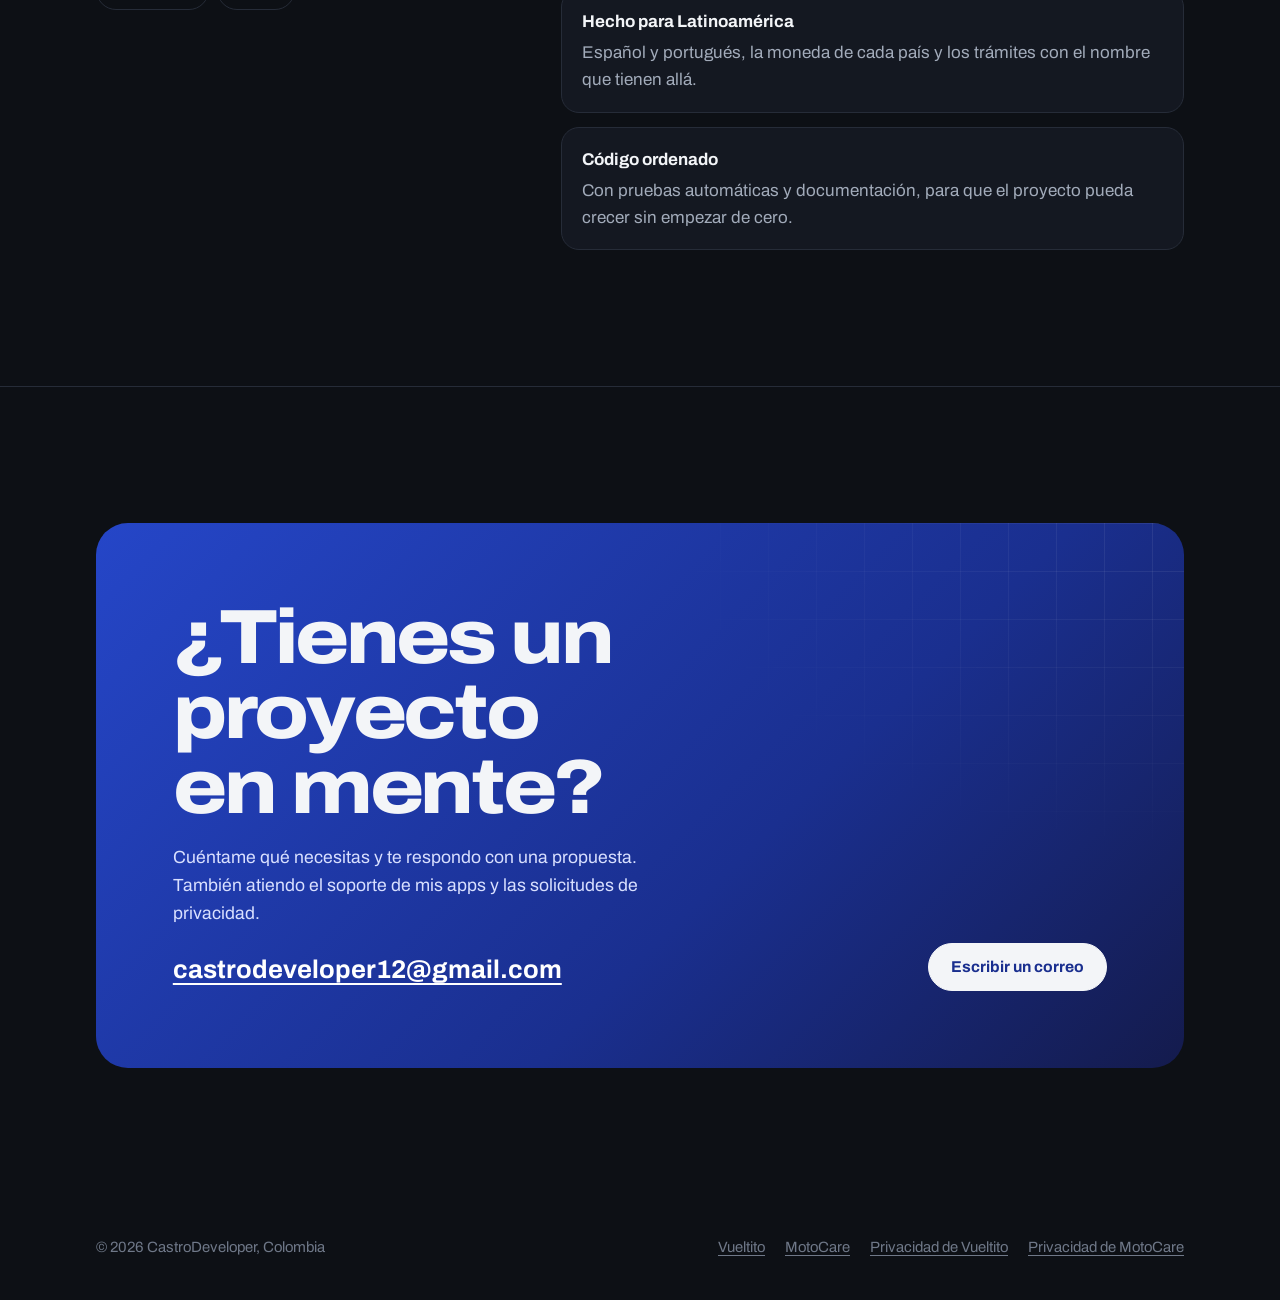
==== commit 7fc4a4ce: "Rediseño del portafolio: servicios, proyectos propios y proceso Portada con ventana de código, servi" ====
--- a/index.html
+++ b/index.html
@@ -3,130 +3,234 @@
 <head>
 <meta charset="utf-8">
 <meta name="viewport" content="width=device-width, initial-scale=1">
-<title>CastroDeveloper: apps para Latinoamérica</title>
-<meta name="description" content="CastroDeveloper hace apps móviles para la vida diaria en Latinoamérica. Conoce Vueltito, ventas e inventario para tu tienda, y MotoCare, el mantenimiento de tu moto.">
+<title>CastroDeveloper: apps, web y software a la medida</title>
+<meta name="description" content="CastroDeveloper desarrolla apps móviles, páginas y sistemas web, backend en la nube y automatizaciones con IA para negocios de Latinoamérica. Creador de Vueltito y MotoCare.">
+<link rel="canonical" href="https://castrodeveloper.dev/">
+<meta name="theme-color" content="#0d1015">
+<meta property="og:type" content="website">
 <meta property="og:title" content="CastroDeveloper">
-<meta property="og:description" content="Apps móviles para la vida diaria en Latinoamérica.">
-<meta property="og:image" content="img/motocare-icono.png">
-<link rel="icon" href="img/motocare-icono.png">
+<meta property="og:description" content="Apps móviles, web, backend y automatización con IA, desde Colombia para Latinoamérica.">
+<meta property="og:url" content="https://castrodeveloper.dev/">
+<meta property="og:image" content="https://castrodeveloper.dev/motocare/img/compartir.jpg">
+<link rel="icon" href="img/favicon.svg" type="image/svg+xml">
 <link rel="preconnect" href="https://fonts.googleapis.com">
 <link rel="preconnect" href="https://fonts.gstatic.com" crossorigin>
-<link href="https://fonts.googleapis.com/css2?family=Bricolage+Grotesque:opsz,wdth,wght@12..96,75..100,400..800&family=Literata:opsz,wght@7..72,400;7..72,500&display=swap" rel="stylesheet">
+<link href="https://fonts.googleapis.com/css2?family=Archivo:wdth,wght@62..125,400..800&display=swap" rel="stylesheet">
 <link rel="stylesheet" href="estilo.css">
+<script>document.documentElement.classList.add('js');</script>
 </head>
 <body>
-<header class="contenedor cabecera">
-  <a class="marca" href="./">Castro<span>Developer</span></a>
-  <nav class="menu" aria-label="Secciones">
-    <a href="#apps">Apps</a>
-    <a href="#trabajo">Cómo trabajo</a>
-    <a href="#contacto">Contacto</a>
-  </nav>
+<header class="cabecera" id="cabecera">
+  <div class="contenedor">
+    <a class="marca" href="./" aria-label="CastroDeveloper, inicio">
+      <svg viewBox="0 0 64 64" aria-hidden="true"><rect width="64" height="64" rx="15" fill="#2546C8"/><path d="M36 20.5a13 13 0 1 0 0 23" fill="none" stroke="#fff" stroke-width="7" stroke-linecap="round"/><circle cx="44.5" cy="32" r="4.5" fill="#fff"/></svg>
+      CastroDeveloper
+    </a>
+    <nav class="menu" aria-label="Secciones">
+      <a href="#servicios">Servicios</a>
+      <a href="#proyectos">Proyectos</a>
+      <a href="#proceso">Proceso</a>
+      <a class="boton boton-lleno boton-chico" href="#contacto">Hablemos</a>
+    </nav>
+  </div>
 </header>
 
 <main>
-  <section class="contenedor portada" id="apps" aria-labelledby="titulo">
-    <h1 id="titulo">Apps para la vida diaria en Latinoamérica</h1>
-    <p class="entrada">Diseño y desarrollo aplicaciones móviles útiles, claras y respetuosas con tus datos, pensadas para cómo se vive en la región: en español y portugués, con la moneda y los trámites de cada país.</p>
-
-    <ul class="pantalla" aria-label="Aplicaciones">
-      <li>
-        <a href="https://vueltito.app/">
-          <img src="img/vueltito-icono.png" width="132" height="132" alt="">
-          Vueltito
+  <section class="portada" aria-labelledby="titulo">
+    <div class="contenedor rejilla">
+     <div>
+      <span class="disponible"><i aria-hidden="true"></i>Disponible para nuevos proyectos</span>
+      <h1 id="titulo"><span class="palabra" style="--i:0">Construyo</span> <span class="palabra" style="--i:1">el</span> <span class="palabra" style="--i:2">software</span> <span class="palabra" style="--i:3">que</span> <span class="palabra" style="--i:4">tu</span> <span class="palabra" style="--i:5">negocio</span> <span class="palabra" style="--i:6">necesita</span></h1>
+      <p class="entrada" data-revelar style="--i:4">Apps móviles, páginas y sistemas web, backend en la nube y automatizaciones con IA. Desde Colombia para toda Latinoamérica, de la idea hasta que está funcionando.</p>
+      <div class="acciones" data-revelar style="--i:5">
+        <a class="boton boton-lleno" href="#contacto">Cuéntame tu proyecto</a>
+        <a class="boton" href="#proyectos">Ver proyectos</a>
+      </div>
+      <div class="prueba-social" data-revelar style="--i:6">
+        <span>Apps propias, diseñadas y programadas aquí:</span>
+        <ul>
+          <li><a href="https://vueltito.app/"><img src="img/vueltito-icono.png" width="36" height="36" alt="">Vueltito</a></li>
+          <li><a href="motocare/"><img src="img/motocare-icono.png" width="36" height="36" alt="">MotoCare</a></li>
+        </ul>
+      </div>
+     </div>
+      <div class="codigo" data-revelar style="--i:3" aria-hidden="true">
+        <div class="barra"><i></i><i></i><i></i><span>tu_proyecto.dart</span></div>
+<pre><span class="k">final</span> proyecto = <span class="t">Proyecto</span>(
+  cliente: <span class="s">'Tu negocio'</span>,
+  plataformas: [<span class="t">Android</span>, <span class="t">iOS</span>, <span class="t">Web</span>],
+  datos: <span class="t">Cifrados</span>(),
+  idiomas: [<span class="s">'es'</span>, <span class="s">'pt'</span>],
+);
+
+<span class="k">await</span> proyecto.<span class="f">disenar</span>();
+<span class="k">await</span> proyecto.<span class="f">construir</span>(pruebas: <span class="k">true</span>);
+<span class="k">await</span> proyecto.<span class="f">publicar</span>();
+<span class="c">// Listo y funcionando</span> <span class="cursor"></span></pre>
+      </div>
+    </div>
+  </section>
+
+  <section class="seccion" id="servicios" aria-labelledby="titulo-servicios">
+    <div class="contenedor">
+      <div class="encabezado" data-revelar>
+        <h2 id="titulo-servicios">Lo que puedo construir para ti</h2>
+        <p>Un solo desarrollador de principio a fin: entiendo tu negocio, diseño, programo, publico y sigo contigo después del lanzamiento.</p>
+      </div>
+
+      <div class="bento">
+        <article class="tarjeta t-apps" data-revelar style="--i:0">
+          <h3>Apps móviles</h3>
+          <p>Apps para Android y iPhone con Flutter: rápidas, que funcionan sin internet y listas para publicar en las tiendas, con pagos, suscripciones, anuncios y notificaciones.</p>
+          <ul class="etiquetas"><li>Flutter</li><li>Android</li><li>iPhone</li><li>Google Play</li></ul>
+          <div class="telefonos" aria-hidden="true">
+            <div class="tel tel-1"><img src="img/vueltito-venta.webp" width="640" height="1419" alt="" loading="lazy"></div>
+            <div class="tel tel-2"><img src="img/motocare-inicio.webp" width="540" height="1200" alt="" loading="lazy"></div>
+          </div>
+        </article>
+
+        <article class="tarjeta t-web" data-revelar style="--i:1">
+          <h3>Páginas y sistemas web</h3>
+          <p>Sitios rápidos, tiendas y sistemas internos a la medida, que se ven bien en cualquier pantalla.</p>
+          <div class="ilustracion" aria-hidden="true">
+            <div class="navegador">
+              <div class="barra"><i></i><i></i><i></i><span>tunegocio.com</span></div>
+              <div class="cuerpo">
+                <div class="linea larga"></div>
+                <div class="linea media"></div>
+                <div class="bloques"><i></i><i></i><i></i></div>
+              </div>
+            </div>
+          </div>
+        </article>
+
+        <article class="tarjeta t-backend" data-revelar style="--i:2">
+          <h3>Backend y nube</h3>
+          <p>APIs, bases de datos y servidores en Firebase o Cloudflare, seguros, con copias de respaldo y listos para crecer.</p>
+          <div class="ilustracion" aria-hidden="true">
+            <ul class="registro">
+              <li><b>POST</b><span>/ventas</span><em>201</em></li>
+              <li><b>GET</b><span>/inventario</span><em>200</em></li>
+              <li><b>PUT</b><span>/clientes/42</span><em>200</em></li>
+            </ul>
+          </div>
+        </article>
+
+        <article class="tarjeta t-ia" data-revelar style="--i:3">
+          <div>
+            <h3>Automatización e IA</h3>
+            <p>Conecto tus herramientas, automatizo las tareas repetitivas y sumo inteligencia artificial donde de verdad ahorra tiempo: reportes, atención a clientes, documentos y datos.</p>
+            <ul class="etiquetas"><li>Integraciones</li><li>Asistentes</li><li>Reportes automáticos</li></ul>
+          </div>
+          <div class="ilustracion" aria-hidden="true">
+            <div class="chat">
+              <p class="yo">¿Cuánto vendimos esta semana y qué se está acabando?</p>
+              <p class="bot">Vendiste un 12% más que la semana pasada. El arroz de 1 kg se acaba en unos 3 días; ya dejé lista la orden para tu proveedor.</p>
+            </div>
+          </div>
+        </article>
+      </div>
+    </div>
+  </section>
+
+  <section class="seccion" id="proyectos" aria-labelledby="titulo-proyectos">
+    <div class="contenedor">
+      <div class="encabezado" data-revelar>
+        <h2 id="titulo-proyectos">Proyectos propios</h2>
+        <p>Además de trabajar para clientes, diseño, programo y mantengo mis propias apps. Son la mejor muestra de cómo trabajo.</p>
+      </div>
+
+      <div class="proyectos">
+        <a class="proyecto proyecto-vueltito" href="https://vueltito.app/" data-revelar style="--i:0">
+          <div class="info">
+            <div class="cabeza">
+              <div class="nombre"><img src="img/vueltito-icono.png" width="52" height="52" alt=""><h3>Vueltito</h3></div>
+              <span class="estado"><i aria-hidden="true"></i>En Google Play</span>
+            </div>
+            <p>Ventas, inventario, fiados y caja para tiendas de barrio y pequeños negocios. Funciona sin internet y se usa desde el primer día.</p>
+            <ul class="etiquetas"><li>Flutter</li><li>SQLite</li><li>Firebase</li></ul>
+            <span class="ir">Conocer Vueltito</span>
+          </div>
+          <div class="pantalla"><img src="img/vueltito-venta.webp" width="640" height="1419" alt="Pantalla de nueva venta en Vueltito con productos, precios y el botón para cobrar." loading="lazy"></div>
         </a>
-      </li>
-      <li>
-        <a href="motocare/">
-          <img src="img/motocare-icono.png" width="132" height="132" alt="">
-          MotoCare
+
+        <a class="proyecto proyecto-motocare" href="motocare/" data-revelar style="--i:1">
+          <div class="info">
+            <div class="cabeza">
+              <div class="nombre"><img src="img/motocare-icono.png" width="52" height="52" alt=""><h3>MotoCare</h3></div>
+              <span class="estado"><i aria-hidden="true"></i>En prueba cerrada</span>
+            </div>
+            <p>Mantenimiento, gastos y documentos de la moto, sin cuenta y cifrado en el teléfono. Para 18 países, en español y portugués.</p>
+            <ul class="etiquetas"><li>Flutter</li><li>SQLite cifrado</li><li>AdMob</li></ul>
+            <span class="ir">Conocer MotoCare</span>
+          </div>
+          <div class="pantalla"><img src="img/motocare-inicio.webp" width="540" height="1200" alt="Pantalla de inicio de MotoCare con el kilometraje y los mantenimientos que vienen." loading="lazy"></div>
         </a>
-      </li>
-      <li aria-hidden="true"><span class="vacio"><span class="hueco"></span>Próxima app</span></li>
-      <li aria-hidden="true"><span class="vacio"><span class="hueco"></span>Próxima app</span></li>
-    </ul>
-  </section>
-
-  <section class="seccion" id="vueltito" aria-labelledby="titulo-vueltito">
-    <div class="contenedor app app-vueltito">
-      <div>
-        <div class="titulo-app">
-          <img src="img/vueltito-icono.png" width="64" height="64" alt="">
-          <h2 id="titulo-vueltito">Vuel<span>tito</span></h2>
+      </div>
+
+      <div class="proxima" data-revelar>
+        <div>
+          <h3>Tu proyecto puede ser el siguiente</h3>
+          <p>¿Tienes un negocio o una idea que necesita software? Cuéntame qué problema quieres resolver.</p>
         </div>
-        <span class="estado">Disponible gratis en Google Play</span>
-        <p>Ventas, inventario, fiados y caja para tiendas de barrio y pequeños negocios. Funciona sin internet y se usa desde el primer día, sin capacitación.</p>
-        <ul>
-          <li>Vende en pocos toques: toca la foto del producto o lee el código de barras, y Vueltito calcula el total y las vueltas.</li>
-          <li>Sabe qué te queda en la tienda y qué se está acabando antes de que te lo pidan.</li>
-          <li>Anota los fiados y los abonos de cada cliente, y mándale el recordatorio por WhatsApp.</li>
-          <li>Abre y cierra la caja cada día, con ventas, gastos y ganancia a la vista.</li>
-          <li>Envía el comprobante por WhatsApp o correo, sin imprimir papel.</li>
-          <li>Elige tu país y tu moneda: funciona en toda Latinoamérica.</li>
+        <a class="boton" href="#contacto">Proponer un proyecto</a>
+      </div>
+    </div>
+  </section>
+
+  <section class="seccion" id="proceso" aria-labelledby="titulo-proceso">
+    <div class="contenedor">
+      <div class="encabezado" data-revelar>
+        <h2 id="titulo-proceso">Cómo trabajamos juntos</h2>
+        <p>Cuatro etapas claras, con avances que puedes ver y probar en cada una.</p>
+      </div>
+      <ol class="proceso">
+        <li data-revelar style="--i:0">
+          <h3>Entender</h3>
+          <p>Hablamos de tu negocio, de quién va a usar el software y de qué tiene que resolver. Definimos juntos el alcance.</p>
+        </li>
+        <li data-revelar style="--i:1">
+          <h3>Diseñar</h3>
+          <p>Pantallas y flujos antes de programar, para ajustar la idea cuando cambiarla todavía es barato.</p>
+        </li>
+        <li data-revelar style="--i:2">
+          <h3>Construir y probar</h3>
+          <p>Entregas por partes, con pruebas automáticas y versiones que pruebas con personas reales.</p>
+        </li>
+        <li data-revelar style="--i:3">
+          <h3>Lanzar y acompañar</h3>
+          <p>Publicación en las tiendas o en la web, políticas de privacidad, actualizaciones y soporte.</p>
+        </li>
+      </ol>
+
+      <div class="principios">
+        <div data-revelar>
+          <h3>Lo que no negocio</h3>
+          <p class="nota">Las mismas reglas con las que hago mis apps las aplico a tu proyecto.</p>
+          <ul class="herramientas" aria-label="Herramientas">
+            <li>Flutter</li><li>Dart</li><li>Firebase</li><li>SQLite</li><li>Cloudflare</li><li>Google Play</li><li>AdMob</li><li>HTML y CSS</li><li>GitHub</li>
+          </ul>
+        </div>
+        <ul class="lista">
+          <li data-revelar style="--i:0"><strong>Datos protegidos</strong>Cifrado, copias de respaldo y respeto por las leyes de protección de datos de la región.</li>
+          <li data-revelar style="--i:1"><strong>Software que se usa sin manual</strong>Textos claros, botones grandes y pantallas pensadas para quien tiene prisa.</li>
+          <li data-revelar style="--i:2"><strong>Hecho para Latinoamérica</strong>Español y portugués, la moneda de cada país y los trámites con el nombre que tienen allá.</li>
+          <li data-revelar style="--i:3"><strong>Código ordenado</strong>Con pruebas automáticas y documentación, para que el proyecto pueda crecer sin empezar de cero.</li>
         </ul>
-        <div class="acciones">
-          <a class="boton boton-lleno" href="https://play.google.com/store/apps/details?id=com.castrodeveloper.vento">Descargar en Google Play</a>
-          <a class="boton" href="https://vueltito.app/">Conocer Vueltito</a>
-          <a class="boton" href="https://vueltito.app/privacy-policy.html">Política de privacidad</a>
+      </div>
+    </div>
+  </section>
+
+  <section class="seccion contacto" id="contacto" aria-labelledby="titulo-contacto">
+    <div class="contenedor">
+      <div class="tarjeta-contacto" data-revelar>
+        <div>
+          <h2 id="titulo-contacto">¿Tienes un proyecto en mente?</h2>
+          <p>Cuéntame qué necesitas y te respondo con una propuesta. También atiendo el soporte de mis apps y las solicitudes de privacidad.</p>
+          <a class="correo" href="mailto:castrodeveloper12@gmail.com">castrodeveloper12@gmail.com</a>
         </div>
-      </div>
-      <div class="telefono">
-        <img src="img/vueltito-venta.webp" width="640" height="1419" alt="Pantalla de nueva venta en Vueltito con productos de una tienda, sus precios y el botón para cobrar." loading="lazy">
-      </div>
-    </div>
-  </section>
-
-  <section class="seccion" id="motocare" aria-labelledby="titulo-motocare">
-    <div class="contenedor app">
-      <div>
-        <div class="titulo-app">
-          <img src="img/motocare-icono.png" width="64" height="64" alt="">
-          <h2 id="titulo-motocare">Moto<span>Care</span></h2>
-        </div>
-        <span class="estado">En pruebas, pronto en Google Play</span>
-        <p>Lleva el mantenimiento, los gastos y los documentos de tu moto sin crear una cuenta. Todo se guarda cifrado en tu teléfono.</p>
-        <ul>
-          <li>Sabe cuándo toca el cambio de aceite, el kit de arrastre o las pastillas, con los intervalos de tu manual o tu taller.</li>
-          <li>Recibe un aviso antes de que venza el SOAT, la revisión técnica o la licencia, con los nombres de los documentos de tu país.</li>
-          <li>Registra tanqueos y gastos en tu moneda, y mira el rendimiento por galón o por litro.</li>
-          <li>Guarda fotos de documentos y facturas, cifradas y sin datos de ubicación.</li>
-        </ul>
-        <div class="acciones">
-          <a class="boton boton-lleno" href="motocare/">Conocer MotoCare</a>
-          <a class="boton" href="motocare-legal/privacidad.html">Política de privacidad</a>
-        </div>
-      </div>
-      <div class="telefono">
-        <img src="img/motocare-inicio.webp" width="540" height="1200" alt="Pantalla de inicio de MotoCare con el kilometraje de una Yamaha FZ 2.0 y los mantenimientos que vienen." loading="lazy">
-      </div>
-    </div>
-  </section>
-
-  <section class="seccion" id="trabajo" aria-labelledby="titulo-trabajo">
-    <div class="contenedor">
-      <h2 id="titulo-trabajo">Cómo hago las apps</h2>
-      <div class="principios">
-        <div>
-          <h3>Sin cuentas que no hacen falta</h3>
-          <p>Si una app puede funcionar sin registrarte, no te pide correo ni contraseña.</p>
-        </div>
-        <div>
-          <h3>Tus datos en tu teléfono</h3>
-          <p>Lo que guardas vive en tu dispositivo y las copias de seguridad van cifradas. Puedes exportarlo o borrarlo cuando quieras.</p>
-        </div>
-        <div>
-          <h3>Hechas para la región</h3>
-          <p>Español y portugués, la moneda de cada país y los documentos con el nombre que tienen allá.</p>
-        </div>
-      </div>
-    </div>
-  </section>
-
-  <section class="seccion contacto" id="contacto" aria-labelledby="titulo-contacto">
-    <div class="contenedor">
-      <h2 id="titulo-contacto">Escríbeme</h2>
-      <p>Soporte de las apps, solicitudes de privacidad o propuestas de trabajo. Respondo en un máximo de 10 días.</p>
-      <a class="correo" href="mailto:castrodeveloper12@gmail.com">castrodeveloper12@gmail.com</a>
+        <a class="boton boton-lleno" href="mailto:castrodeveloper12@gmail.com?subject=Nuevo%20proyecto">Escribir un correo</a>
+      </div>
     </div>
   </section>
 </main>
@@ -134,9 +238,36 @@
 <footer class="contenedor pie">
   <span>© 2026 CastroDeveloper, Colombia</span>
   <span class="enlaces-pie">
+    <a href="https://vueltito.app/">Vueltito</a>
+    <a href="motocare/">MotoCare</a>
     <a href="https://vueltito.app/privacy-policy.html">Privacidad de Vueltito</a>
     <a href="motocare-legal/privacidad.html">Privacidad de MotoCare</a>
   </span>
 </footer>
+
+<script>
+(function () {
+  var cab = document.getElementById('cabecera');
+  function borde() { cab.classList.toggle('con-borde', window.scrollY > 8); }
+  window.addEventListener('scroll', borde, { passive: true });
+  borde();
+
+  requestAnimationFrame(function () {
+    document.querySelector('.portada').classList.add('lista-portada');
+  });
+
+  var items = document.querySelectorAll('[data-revelar]');
+  if (!('IntersectionObserver' in window)) {
+    items.forEach(function (el) { el.classList.add('visible'); });
+    return;
+  }
+  var obs = new IntersectionObserver(function (entradas) {
+    entradas.forEach(function (e) {
+      if (e.isIntersecting) { e.target.classList.add('visible'); obs.unobserve(e.target); }
+    });
+  }, { rootMargin: '0px 0px -8% 0px', threshold: 0.08 });
+  items.forEach(function (el) { obs.observe(el); });
+})();
+</script>
 </body>
 </html>
--- a/estilo.css
+++ b/estilo.css
@@ -1,200 +1,330 @@
+/* CastroDeveloper: portafolio y servicios.
+   Sistema: ui-ux-pro-max (Motion-Driven + Bento Grid, patrón Portfolio Grid).
+   Movimiento: principios de diseño de interfaces de Emil Kowalski
+   (salidas rápidas, curvas fuertes, solo transform y opacity, movimiento reducido respetado). */
 :root {
-  --tinta: #1a1c22;
-  --papel: #f4f6f8;
-  --blanco: #ffffff;
+  --fondo: #0d1015;
+  --capa: #141821;
+  --capa-alta: #1b202b;
+  --borde: #262c38;
+  --borde-fuerte: #343b4a;
+  --texto: #f3f5f8;
+  --suave: #a2abba;
+  --tenue: #6f7888;
   --cobalto: #2546c8;
-  --cobalto-hondo: #1b3497;
-  --mandarina: #ff7838;
-  --gris: #5e6573;
-  --linea: #d9dee5;
-  --display: "Bricolage Grotesque", "Arial Narrow", system-ui, sans-serif;
-  --texto: "Literata", Georgia, "Times New Roman", serif;
-  --ancho: 1120px;
-  --margen: clamp(16px, 5vw, 48px);
-  color-scheme: light;
+  --cobalto-claro: #7b93ff;
+  --verde: #3ddc97;
+  --letra: "Archivo", system-ui, -apple-system, "Segoe UI", sans-serif;
+  --ancho: 1200px;
+  --margen: clamp(16px, 5vw, 56px);
+  --radio: 24px;
+  --salida: cubic-bezier(0.23, 1, 0.32, 1);
+  color-scheme: dark;
 }
 
 * { box-sizing: border-box; }
-html { -webkit-text-size-adjust: 100%; }
+html { -webkit-text-size-adjust: 100%; scroll-behavior: smooth; scroll-padding-top: 84px; }
+@media (prefers-reduced-motion: reduce) { html { scroll-behavior: auto; } }
 body {
   margin: 0;
-  background: var(--papel);
-  color: var(--tinta);
-  font: 400 1.0625rem/1.7 var(--texto);
-  font-optical-sizing: auto;
-}
-img { max-width: 100%; display: block; }
-a { color: var(--cobalto); text-underline-offset: 0.18em; }
-a:hover { color: var(--cobalto-hondo); }
-:focus-visible {
-  outline: 3px solid var(--cobalto);
-  outline-offset: 3px;
-  border-radius: 4px;
-}
+  background: var(--fondo);
+  color: var(--texto);
+  font: 400 1.0625rem/1.6 var(--letra);
+  font-stretch: 100%;
+  -webkit-font-smoothing: antialiased;
+}
+img { max-width: 100%; display: block; height: auto; }
+a { color: var(--cobalto-claro); text-underline-offset: 0.18em; }
+:focus-visible { outline: 2px solid var(--cobalto-claro); outline-offset: 3px; border-radius: 8px; }
+h1, h2, h3 { margin: 0; text-wrap: balance; }
+p { margin: 0; }
 
 .contenedor { max-width: var(--ancho); margin: 0 auto; padding: 0 var(--margen); }
 
-/* Cabecera */
+/* Cabecera fija con vidrio */
 .cabecera {
-  display: flex; align-items: center; justify-content: space-between;
-  gap: 24px; padding-top: 28px; padding-bottom: 28px;
-}
+  position: sticky; top: 0; z-index: 10;
+  background: rgba(13, 16, 21, 0.72);
+  -webkit-backdrop-filter: saturate(160%) blur(14px); backdrop-filter: saturate(160%) blur(14px);
+  border-bottom: 1px solid transparent;
+  transition: border-color 200ms ease;
+}
+.cabecera.con-borde { border-bottom-color: var(--borde); }
+.cabecera .contenedor { display: flex; align-items: center; justify-content: space-between; gap: 20px; height: 68px; }
 .marca {
-  font: 700 1.25rem/1 var(--display);
-  font-stretch: 85%;
-  letter-spacing: -0.01em;
-  color: var(--tinta); text-decoration: none;
-}
-.marca span { color: var(--cobalto); }
-.menu { display: flex; gap: clamp(14px, 3vw, 32px); }
-.menu a {
-  font: 600 0.95rem/1 var(--display);
-  color: var(--tinta); text-decoration: none;
-  padding: 8px 0;
-}
-.menu a:hover { color: var(--cobalto); }
-
-/* Portada: titular y "pantalla de inicio" */
-.portada { padding-top: clamp(32px, 7vw, 88px); padding-bottom: clamp(48px, 8vw, 104px); }
+  display: inline-flex; align-items: center; gap: 10px;
+  font-weight: 800; font-stretch: 115%; font-size: 1.1rem; letter-spacing: -0.01em;
+  color: var(--texto); text-decoration: none;
+}
+.marca svg { width: 30px; height: 30px; flex: none; }
+.menu { display: flex; align-items: center; gap: clamp(12px, 2.6vw, 30px); }
+.menu a { color: var(--suave); text-decoration: none; font-weight: 600; font-size: 0.95rem; transition: color 150ms ease; }
+.menu a:hover { color: var(--texto); }
+
+/* Botones */
+.boton {
+  display: inline-flex; align-items: center; justify-content: center; gap: 8px;
+  min-height: 48px; padding: 0 22px; border-radius: 999px;
+  font: 700 0.98rem/1 var(--letra); text-decoration: none; cursor: pointer;
+  border: 1px solid var(--borde-fuerte); color: var(--texto); background: rgba(255, 255, 255, 0.03);
+  transition: transform 160ms var(--salida), background-color 150ms ease, border-color 150ms ease;
+}
+.boton:active { transform: scale(0.97); }
+.boton-lleno { background: var(--texto); border-color: var(--texto); color: #0d1015; }
+.boton-chico { min-height: 40px; padding: 0 16px; font-size: 0.92rem; }
+@media (hover: hover) and (pointer: fine) {
+  .boton:hover { border-color: var(--suave); background: rgba(255, 255, 255, 0.07); }
+  .boton-lleno:hover { background: #ffffff; border-color: #ffffff; }
+}
+.menu .boton { color: #0d1015; }
+
+/* Portada */
+.portada { position: relative; overflow: hidden; }
+.portada::before {
+  content: ""; position: absolute; inset: 0; pointer-events: none;
+  background:
+    radial-gradient(60% 55% at 78% 0%, rgba(37, 70, 200, 0.42), transparent 70%),
+    radial-gradient(40% 40% at 10% 100%, rgba(37, 70, 200, 0.16), transparent 70%);
+}
+.portada::after {
+  content: ""; position: absolute; inset: 0; pointer-events: none;
+  background-image: linear-gradient(var(--borde) 1px, transparent 1px), linear-gradient(90deg, var(--borde) 1px, transparent 1px);
+  background-size: 64px 64px; opacity: 0.35;
+  -webkit-mask-image: radial-gradient(80% 70% at 60% 20%, #000 20%, transparent 75%);
+  mask-image: radial-gradient(80% 70% at 60% 20%, #000 20%, transparent 75%);
+}
+.portada .contenedor { position: relative; z-index: 1; padding-top: clamp(56px, 10vw, 128px); padding-bottom: clamp(64px, 10vw, 128px); }
+.disponible {
+  display: inline-flex; align-items: center; gap: 10px; margin-bottom: 26px;
+  padding: 7px 14px 7px 10px; border-radius: 999px;
+  border: 1px solid var(--borde-fuerte); background: rgba(20, 24, 33, 0.7);
+  color: var(--suave); font-size: 0.92rem; font-weight: 600;
+}
+.disponible i { width: 8px; height: 8px; border-radius: 50%; background: var(--verde); box-shadow: 0 0 0 4px rgba(61, 220, 151, 0.18); }
 .portada h1 {
-  margin: 0;
   max-width: 15ch;
-  font: 800 clamp(2.6rem, 8.2vw, 6.4rem)/0.92 var(--display);
-  font-stretch: 75%;
-  letter-spacing: -0.03em;
-}
-.portada .entrada {
-  max-width: 54ch;
-  margin: clamp(20px, 3vw, 32px) 0 0;
-  font-size: 1.1875rem;
-  color: var(--gris);
-}
-
-.pantalla {
-  margin-top: clamp(40px, 6vw, 72px);
-  display: grid;
-  grid-template-columns: repeat(4, minmax(0, 132px));
-  gap: clamp(16px, 3vw, 40px);
-  list-style: none; padding: 0;
-}
-.pantalla li { text-align: center; }
-.pantalla a, .pantalla .vacio {
-  display: grid; justify-items: center; gap: 12px;
-  color: var(--tinta); text-decoration: none;
-  font: 600 0.95rem/1.2 var(--display);
-}
-.pantalla img, .pantalla .hueco {
-  width: 100%; aspect-ratio: 1; border-radius: 24%;
-}
-.pantalla img { height: auto; box-shadow: 0 10px 24px -12px rgba(26, 28, 34, 0.55); }
-.pantalla a:hover img { transform: translateY(-2px); transition: transform 0.15s ease; }
-.pantalla .hueco {
-  border: 2px dashed #b9c1cc;
-  background: rgba(255, 255, 255, 0.5);
-}
-.pantalla .vacio { color: var(--gris); font-weight: 500; }
-
-@media (prefers-reduced-motion: no-preference) {
-  .pantalla li {
-    animation: aparecer 0.5s cubic-bezier(0.2, 0.7, 0.2, 1) both;
-  }
-  .pantalla li:nth-child(2) { animation-delay: 0.12s; }
-  .pantalla li:nth-child(3) { animation-delay: 0.22s; }
-  .pantalla li:nth-child(4) { animation-delay: 0.32s; }
-}
-@keyframes aparecer {
-  from { opacity: 0; transform: translateY(12px) scale(0.94); }
-  to { opacity: 1; transform: none; }
-}
+  font-size: clamp(2.6rem, 6.2vw, 5.4rem); line-height: 0.98;
+  font-weight: 800; font-stretch: 116%; letter-spacing: -0.04em;
+}
+.portada h1 .palabra { display: inline-block; }
+.portada h1 .tenue { color: var(--tenue); }
+.portada .entrada { margin-top: 28px; max-width: 56ch; color: var(--suave); font-size: clamp(1.1rem, 1.6vw, 1.25rem); }
+/* Ventana de código de la portada */
+.portada .rejilla { display: grid; grid-template-columns: minmax(0, 1.2fr) minmax(0, 0.8fr); gap: clamp(32px, 5vw, 64px); align-items: center; }
+.codigo {
+  border-radius: 18px; border: 1px solid var(--borde-fuerte);
+  background: rgba(10, 13, 18, 0.88); box-shadow: 0 40px 80px -40px rgba(0, 0, 0, 0.9), 0 0 0 1px rgba(123, 147, 255, 0.06);
+  overflow: hidden; font: 400 0.9rem/1.75 ui-monospace, "Cascadia Code", "SF Mono", Consolas, monospace;
+}
+.codigo .barra { display: flex; align-items: center; gap: 6px; padding: 11px 14px; border-bottom: 1px solid var(--borde); color: var(--tenue); font-size: 0.8rem; }
+.codigo .barra i { width: 10px; height: 10px; border-radius: 50%; background: var(--borde-fuerte); }
+.codigo .barra span { margin-left: 10px; }
+.codigo pre { margin: 0; padding: 18px 20px 22px; overflow-x: auto; color: #c9d1dc; }
+.codigo .k { color: #c792ea; }
+.codigo .t { color: #7b93ff; }
+.codigo .s { color: #3ddc97; }
+.codigo .c { color: var(--tenue); }
+.codigo .f { color: #ffcb6b; }
+.cursor { display: inline-block; width: 0.55em; height: 1.1em; vertical-align: -0.2em; background: var(--cobalto-claro); }
+@media (prefers-reduced-motion: no-preference) { .cursor { animation: parpadeo 1.1s steps(1) infinite; } }
+@keyframes parpadeo { 50% { opacity: 0; } }
+.portada .acciones { display: flex; flex-wrap: wrap; gap: 12px; margin-top: 36px; }
+
+.prueba-social { margin-top: clamp(48px, 7vw, 80px); display: flex; flex-wrap: wrap; align-items: center; gap: 14px 28px; color: var(--tenue); font-size: 0.95rem; }
+.prueba-social ul { display: flex; flex-wrap: wrap; gap: 12px 24px; list-style: none; margin: 0; padding: 0; }
+.prueba-social a { display: inline-flex; align-items: center; gap: 10px; color: var(--suave); font-weight: 600; text-decoration: none; }
+.prueba-social a:hover { color: var(--texto); }
+.prueba-social img { width: 36px; height: 36px; border-radius: 23%; }
 
 /* Secciones */
-.seccion { padding: clamp(56px, 9vw, 112px) 0; border-top: 1px solid var(--linea); }
-.seccion h2 {
-  margin: 0 0 20px;
-  font: 800 clamp(2rem, 4.6vw, 3.4rem)/1 var(--display);
-  font-stretch: 80%;
-  letter-spacing: -0.02em;
-  max-width: 18ch;
-}
-.seccion p { max-width: 62ch; }
-
-/* MotoCare */
-.app {
-  display: grid;
-  grid-template-columns: minmax(0, 1fr) minmax(220px, 300px);
-  gap: clamp(32px, 7vw, 96px);
-  align-items: start;
-}
-.app .titulo-app { display: flex; align-items: center; gap: 16px; margin-bottom: 20px; }
-.app .titulo-app img { width: 64px; border-radius: 24%; }
-.app .titulo-app h2 { margin: 0; }
-.app .titulo-app h2 span { color: var(--mandarina); }
-.app ul { padding-left: 1.1em; max-width: 60ch; }
-.app li { margin: 6px 0; }
-.app li::marker { color: var(--mandarina); }
-.estado {
-  display: inline-block;
-  font: 600 0.9rem/1 var(--display);
-  padding: 8px 12px; border-radius: 999px;
-  background: #ffe4d6; color: #8a3410;
-}
-.acciones { display: flex; flex-wrap: wrap; gap: 12px; margin-top: 28px; }
-.boton {
-  display: inline-block; padding: 14px 20px; border-radius: 12px;
-  font: 700 1rem/1 var(--display); text-decoration: none;
-  border: 2px solid var(--tinta); color: var(--tinta);
-}
-.boton:hover { background: var(--tinta); color: var(--papel); }
-.boton-lleno { background: var(--tinta); color: var(--papel); }
-.boton-lleno:hover { background: var(--cobalto-hondo); border-color: var(--cobalto-hondo); color: var(--blanco); }
-
-/* Vueltito usa los colores de su propia marca: esmeralda y ámbar */
-.app-vueltito .titulo-app h2 span { color: #047857; }
-.app-vueltito li::marker { color: #d97706; }
-.app-vueltito .estado { background: #d1fae5; color: #065f46; }
-.telefono {
-  border-radius: 36px; padding: 10px;
-  background: var(--tinta);
-  box-shadow: 0 30px 60px -30px rgba(26, 28, 34, 0.6);
-}
-.telefono img { border-radius: 28px; width: 100%; height: auto; }
-
-/* Cómo trabajamos */
-.principios {
-  display: grid; grid-template-columns: repeat(3, minmax(0, 1fr));
-  gap: clamp(24px, 4vw, 56px); margin-top: 40px;
-}
-.principios h3 {
-  margin: 0 0 8px;
-  font: 700 1.35rem/1.15 var(--display);
-  font-stretch: 85%;
-}
-.principios p { margin: 0; color: var(--gris); }
-
-/* Contacto: bloque de color, el único */
-.contacto { background: var(--cobalto); color: var(--blanco); border-top: 0; }
-.contacto h2 { color: var(--blanco); }
-.contacto p { color: #dfe5ff; }
-.contacto .correo {
-  display: inline-block; margin-top: 12px;
-  font: 700 clamp(1.25rem, 3.4vw, 2.2rem)/1.1 var(--display);
-  color: var(--blanco); word-break: break-word;
-}
-.contacto .correo:hover { color: #ffd9c6; }
-.contacto :focus-visible { outline-color: var(--blanco); }
-
-.pie {
-  display: flex; flex-wrap: wrap; justify-content: space-between; gap: 12px;
-  padding-top: 32px; padding-bottom: 40px;
-  color: var(--gris); font-size: 0.95rem;
-}
+.seccion { padding: clamp(72px, 11vw, 136px) 0; border-top: 1px solid var(--borde); }
+.encabezado { max-width: 760px; margin-bottom: clamp(32px, 5vw, 56px); }
+.encabezado h2 {
+  font-size: clamp(2.1rem, 5vw, 3.6rem); line-height: 1.02;
+  font-weight: 800; font-stretch: 112%; letter-spacing: -0.035em;
+}
+.encabezado p { margin-top: 18px; color: var(--suave); font-size: 1.15rem; max-width: 58ch; }
+
+/* Bento de servicios */
+.bento { display: grid; grid-template-columns: repeat(6, minmax(0, 1fr)); gap: 16px; }
+.tarjeta {
+  position: relative; overflow: hidden; isolation: isolate;
+  display: flex; flex-direction: column;
+  border-radius: var(--radio); border: 1px solid var(--borde);
+  background: linear-gradient(180deg, var(--capa-alta), var(--capa));
+  padding: clamp(22px, 3vw, 32px);
+  min-height: 300px;
+}
+.tarjeta h3 { font-size: clamp(1.35rem, 2.2vw, 1.7rem); line-height: 1.1; font-weight: 800; font-stretch: 110%; letter-spacing: -0.02em; }
+.tarjeta p { margin-top: 10px; color: var(--suave); max-width: 46ch; }
+.tarjeta .etiquetas { display: flex; flex-wrap: wrap; gap: 6px; margin: 18px 0 0; padding: 0; list-style: none; }
+.tarjeta .etiquetas li { padding: 5px 10px; border-radius: 999px; background: rgba(255, 255, 255, 0.05); border: 1px solid var(--borde); font-size: 0.85rem; font-weight: 600; color: var(--suave); }
+.ilustracion { margin-top: auto; padding-top: 24px; }
+
+.t-apps { grid-column: span 4; grid-row: span 2; min-height: 640px; }
+.t-apps .etiquetas { margin-bottom: 28px; }
+.t-web { grid-column: span 2; }
+.t-backend { grid-column: span 2; }
+.t-ia { grid-column: span 6; flex-direction: row; align-items: center; gap: clamp(24px, 5vw, 64px); min-height: 0; }
+.t-ia > div:first-child { flex: 1 1 320px; }
+.t-ia .ilustracion { margin: 0; padding: 0; flex: 1 1 360px; }
+
+/* Ilustración apps: dos teléfonos */
+.telefonos { position: relative; height: 400px; margin: auto -8px -40px; flex: none; }
+.telefonos .tel {
+  position: absolute; bottom: 0; width: min(46%, 250px);
+  padding: 8px; border-radius: 32px; background: #05070a; border: 1px solid var(--borde-fuerte);
+  box-shadow: 0 30px 60px -30px rgba(0, 0, 0, 0.8);
+}
+.telefonos .tel img { border-radius: 25px; height: 380px; object-fit: cover; object-position: top; width: 100%; }
+.telefonos .tel-1 { left: 8%; transform: rotate(-6deg) translateY(24px); }
+.telefonos .tel-2 { right: 8%; transform: rotate(5deg); z-index: 1; }
+.t-apps::after {
+  content: ""; position: absolute; z-index: -1; right: -10%; bottom: -20%; width: 70%; height: 70%;
+  background: radial-gradient(closest-side, rgba(37, 70, 200, 0.45), transparent);
+}
+
+/* Ilustración web: navegador */
+.navegador { border-radius: 14px; border: 1px solid var(--borde-fuerte); background: #0a0d12; overflow: hidden; }
+.navegador .barra { display: flex; align-items: center; gap: 6px; padding: 10px 12px; border-bottom: 1px solid var(--borde); }
+.navegador .barra i { width: 9px; height: 9px; border-radius: 50%; background: var(--borde-fuerte); }
+.navegador .barra span { margin-left: 10px; flex: 1; height: 18px; border-radius: 6px; background: var(--capa-alta); color: var(--tenue); font-size: 0.72rem; line-height: 18px; padding: 0 8px; overflow: hidden; white-space: nowrap; }
+.navegador .cuerpo { padding: 16px; display: grid; gap: 8px; }
+.navegador .linea { height: 10px; border-radius: 5px; background: var(--capa-alta); }
+.navegador .linea.larga { width: 80%; height: 16px; background: #2a3242; }
+.navegador .linea.media { width: 60%; }
+.navegador .bloques { display: grid; grid-template-columns: repeat(3, 1fr); gap: 8px; margin-top: 6px; }
+.navegador .bloques i { height: 46px; border-radius: 8px; background: var(--capa-alta); }
+.navegador .bloques i:first-child { background: rgba(37, 70, 200, 0.55); }
+
+/* Ilustración backend: registro de peticiones */
+.registro { margin: 0; padding: 0; list-style: none; border-radius: 14px; border: 1px solid var(--borde-fuerte); background: #0a0d12; font-size: 0.82rem; overflow: hidden; }
+.registro li { display: grid; grid-template-columns: 3.4em minmax(0, 1fr) auto; gap: 10px; align-items: center; padding: 9px 12px; border-bottom: 1px solid var(--borde); color: var(--suave); font-variant-numeric: tabular-nums; }
+.registro li:last-child { border-bottom: 0; }
+.registro b { font-weight: 700; color: var(--texto); font-size: 0.75rem; }
+.registro span { overflow: hidden; text-overflow: ellipsis; white-space: nowrap; }
+.registro em { font-style: normal; font-weight: 700; color: var(--verde); }
+
+/* Ilustración IA: conversación */
+.chat { display: grid; gap: 10px; }
+.chat p { margin: 0; max-width: 34ch; padding: 11px 15px; border-radius: 18px; font-size: 0.95rem; line-height: 1.45; }
+.chat .yo { justify-self: end; background: var(--cobalto); color: #fff; border-bottom-right-radius: 6px; }
+.chat .bot { background: var(--capa-alta); color: var(--texto); border: 1px solid var(--borde); border-bottom-left-radius: 6px; }
+
+/* Proyectos propios */
+.proyectos { display: grid; grid-template-columns: repeat(2, minmax(0, 1fr)); gap: 16px; }
+.proyecto {
+  --marca: #ffffff; --marca-fondo: #141821;
+  position: relative; overflow: hidden; isolation: isolate;
+  display: grid; grid-template-rows: auto 1fr; border-radius: var(--radio); border: 1px solid var(--borde);
+  background: var(--marca-fondo); color: #f3f5f8; text-decoration: none;
+  transition: transform 200ms var(--salida), border-color 200ms ease;
+}
+.proyecto-vueltito { --marca: #fbbf24; --marca-fondo: linear-gradient(160deg, #0a6a4f, #053d2f); }
+.proyecto-motocare { --marca: #ff7838; --marca-fondo: linear-gradient(160deg, #1d222c, #0c0e12); }
+.proyecto .info { padding: clamp(22px, 3vw, 32px); }
+.proyecto .cabeza { display: flex; align-items: center; justify-content: space-between; gap: 12px; }
+.proyecto .nombre { display: flex; align-items: center; gap: 14px; }
+.proyecto .nombre img { width: 52px; height: 52px; border-radius: 23%; }
+.proyecto h3 { font-size: clamp(1.6rem, 3vw, 2.1rem); font-weight: 800; font-stretch: 110%; letter-spacing: -0.03em; line-height: 1; }
+.proyecto .estado { display: inline-flex; align-items: center; gap: 8px; padding: 6px 12px; border-radius: 999px; background: rgba(0, 0, 0, 0.28); font-size: 0.84rem; font-weight: 700; white-space: nowrap; }
+.proyecto .estado i { width: 7px; height: 7px; border-radius: 50%; background: var(--marca); }
+.proyecto p { margin-top: 16px; color: rgba(243, 245, 248, 0.78); max-width: 46ch; }
+.proyecto .etiquetas { display: flex; flex-wrap: wrap; gap: 6px; margin: 16px 0 0; padding: 0; list-style: none; }
+.proyecto .etiquetas li { padding: 5px 10px; border-radius: 999px; background: rgba(0, 0, 0, 0.25); font-size: 0.84rem; font-weight: 600; color: rgba(243, 245, 248, 0.85); }
+.proyecto .ir { display: inline-block; margin-top: 20px; font-weight: 700; color: var(--marca); }
+.proyecto .pantalla { align-self: end; justify-self: center; width: min(62%, 300px); margin-top: 8px; padding: 8px 8px 0; border-radius: 30px 30px 0 0; background: #05070a; border: 1px solid rgba(255, 255, 255, 0.12); border-bottom: 0; transition: transform 300ms var(--salida); }
+.proyecto .pantalla img { border-radius: 23px 23px 0 0; height: 340px; width: 100%; object-fit: cover; object-position: top; }
+@media (hover: hover) and (pointer: fine) {
+  .proyecto:hover { border-color: rgba(255, 255, 255, 0.28); }
+  .proyecto:hover .pantalla { transform: translateY(-8px); }
+}
+.proyecto:active { transform: scale(0.99); }
+
+.proxima {
+  margin-top: 16px; display: flex; flex-wrap: wrap; align-items: center; justify-content: space-between; gap: 16px 32px;
+  padding: clamp(22px, 3vw, 32px); border-radius: var(--radio); border: 1px dashed var(--borde-fuerte);
+}
+.proxima h3 { font-size: 1.3rem; font-weight: 800; font-stretch: 110%; letter-spacing: -0.02em; }
+.proxima p { margin-top: 4px; color: var(--suave); }
+
+/* Proceso: secuencia real, por eso numerada */
+.proceso { list-style: none; margin: 0; padding: 0; display: grid; grid-template-columns: repeat(4, minmax(0, 1fr)); gap: 16px; counter-reset: paso; }
+.proceso li { counter-increment: paso; position: relative; padding: 26px 24px 28px; border-radius: var(--radio); border: 1px solid var(--borde); background: var(--capa); }
+.proceso li::before {
+  content: counter(paso); display: grid; place-items: center; width: 40px; height: 40px; margin-bottom: 22px;
+  border-radius: 12px; background: rgba(37, 70, 200, 0.22); color: var(--cobalto-claro); font-weight: 800;
+}
+.proceso h3 { font-size: 1.2rem; font-weight: 800; font-stretch: 108%; margin-bottom: 8px; }
+.proceso p { color: var(--suave); font-size: 0.98rem; }
+
+.principios { margin-top: clamp(56px, 8vw, 96px); display: grid; grid-template-columns: minmax(0, 0.9fr) minmax(0, 1.4fr); gap: clamp(28px, 5vw, 72px); }
+.principios h3 { font-size: clamp(1.8rem, 3.4vw, 2.6rem); line-height: 1.05; font-weight: 800; font-stretch: 112%; letter-spacing: -0.03em; }
+.principios .nota { margin-top: 14px; color: var(--suave); }
+.lista { margin: 0; padding: 0; list-style: none; display: grid; gap: 14px; }
+.lista li { padding: 18px 20px; border-radius: 18px; border: 1px solid var(--borde); background: var(--capa); color: var(--suave); }
+.lista li strong { display: block; color: var(--texto); font-weight: 700; margin-bottom: 4px; }
+.herramientas { margin: 22px 0 0; padding: 0; list-style: none; display: flex; flex-wrap: wrap; gap: 8px; }
+.herramientas li { padding: 7px 13px; border-radius: 999px; border: 1px solid var(--borde); color: var(--suave); font-weight: 600; font-size: 0.92rem; }
+
+/* Contacto */
+.contacto .tarjeta-contacto {
+  position: relative; overflow: hidden; isolation: isolate;
+  border-radius: calc(var(--radio) + 8px); padding: clamp(32px, 6vw, 80px);
+  background: linear-gradient(135deg, #2546c8 0%, #1a2f8f 60%, #141b4d 100%);
+  display: grid; grid-template-columns: minmax(0, 1fr) auto; gap: 28px 48px; align-items: end;
+}
+.contacto .tarjeta-contacto::after {
+  content: ""; position: absolute; z-index: -1; inset: 0;
+  background-image: linear-gradient(rgba(255,255,255,0.08) 1px, transparent 1px), linear-gradient(90deg, rgba(255,255,255,0.08) 1px, transparent 1px);
+  background-size: 48px 48px;
+  -webkit-mask-image: radial-gradient(70% 90% at 100% 0%, #000, transparent 70%); mask-image: radial-gradient(70% 90% at 100% 0%, #000, transparent 70%);
+}
+.contacto h2 { font-size: clamp(2.3rem, 6vw, 4.8rem); line-height: 0.98; font-weight: 800; font-stretch: 114%; letter-spacing: -0.04em; max-width: 14ch; }
+.contacto p { margin-top: 18px; color: #d9e0ff; max-width: 50ch; font-size: 1.1rem; }
+.contacto .correo { display: inline-block; margin-top: 22px; color: #fff; font-weight: 700; font-size: clamp(1.1rem, 2.6vw, 1.6rem); word-break: break-word; }
+.contacto .boton-lleno { color: #1a2f8f; }
+.contacto :focus-visible { outline-color: #fff; }
+
+.pie { display: flex; flex-wrap: wrap; justify-content: space-between; gap: 12px 24px; padding-top: 32px; padding-bottom: 40px; color: var(--tenue); font-size: 0.93rem; }
+.pie a { color: var(--tenue); }
+.pie a:hover { color: var(--texto); }
 .enlaces-pie { display: flex; flex-wrap: wrap; gap: 8px 20px; }
 
+/* Aparición al hacer scroll: solo si hay JavaScript, y escalonada */
+.js [data-revelar] { opacity: 0; transform: translateY(14px); transition: opacity 500ms var(--salida), transform 500ms var(--salida); transition-delay: calc(var(--i, 0) * 60ms); }
+.js [data-revelar].visible { opacity: 1; transform: none; }
+.js .portada h1 .palabra { opacity: 0; transform: translateY(0.35em); transition: opacity 600ms var(--salida), transform 600ms var(--salida); transition-delay: calc(var(--i, 0) * 45ms); }
+.js .portada.lista-portada h1 .palabra { opacity: 1; transform: none; }
+@media (prefers-reduced-motion: reduce) {
+  .js [data-revelar], .js .portada h1 .palabra { transform: none; transition: opacity 200ms ease; transition-delay: 0ms; }
+  .proyecto, .proyecto .pantalla, .boton { transition: none; }
+}
+
+/* Responsivo */
+@media (max-width: 1000px) {
+  .portada .rejilla { grid-template-columns: 1fr; }
+  .codigo { display: none; }
+  .bento { grid-template-columns: repeat(2, minmax(0, 1fr)); }
+  .t-apps { grid-column: span 2; grid-row: auto; min-height: 0; }
+  .t-web, .t-backend { grid-column: span 1; }
+  .t-ia { grid-column: span 2; }
+  .proceso { grid-template-columns: repeat(2, minmax(0, 1fr)); }
+}
 @media (max-width: 760px) {
-  .app { grid-template-columns: 1fr; }
-  .telefono { max-width: 280px; }
+  .menu a:not(.boton) { display: none; }
+  .bento { grid-template-columns: 1fr; }
+  .t-web, .t-backend, .t-apps, .t-ia { grid-column: auto; }
+  .t-ia { flex-direction: column; align-items: stretch; }
+  .t-ia .ilustracion { flex-basis: auto; }
+  .telefonos { height: 300px; }
+  .proyectos { grid-template-columns: 1fr; }
   .principios { grid-template-columns: 1fr; }
-  .pantalla { grid-template-columns: repeat(4, minmax(0, 1fr)); gap: 14px; }
-  .pantalla a, .pantalla .vacio { font-size: 0.8rem; }
-  .menu a[href="#trabajo"] { display: none; }
-}
+  .contacto .tarjeta-contacto { grid-template-columns: 1fr; }
+  .tarjeta { min-height: 0; }
+}
+@media (max-width: 520px) {
+  .proceso { grid-template-columns: 1fr; }
+  .proyecto .cabeza { flex-direction: column; align-items: flex-start; }
+  .proyecto .pantalla img { height: 280px; }
+}
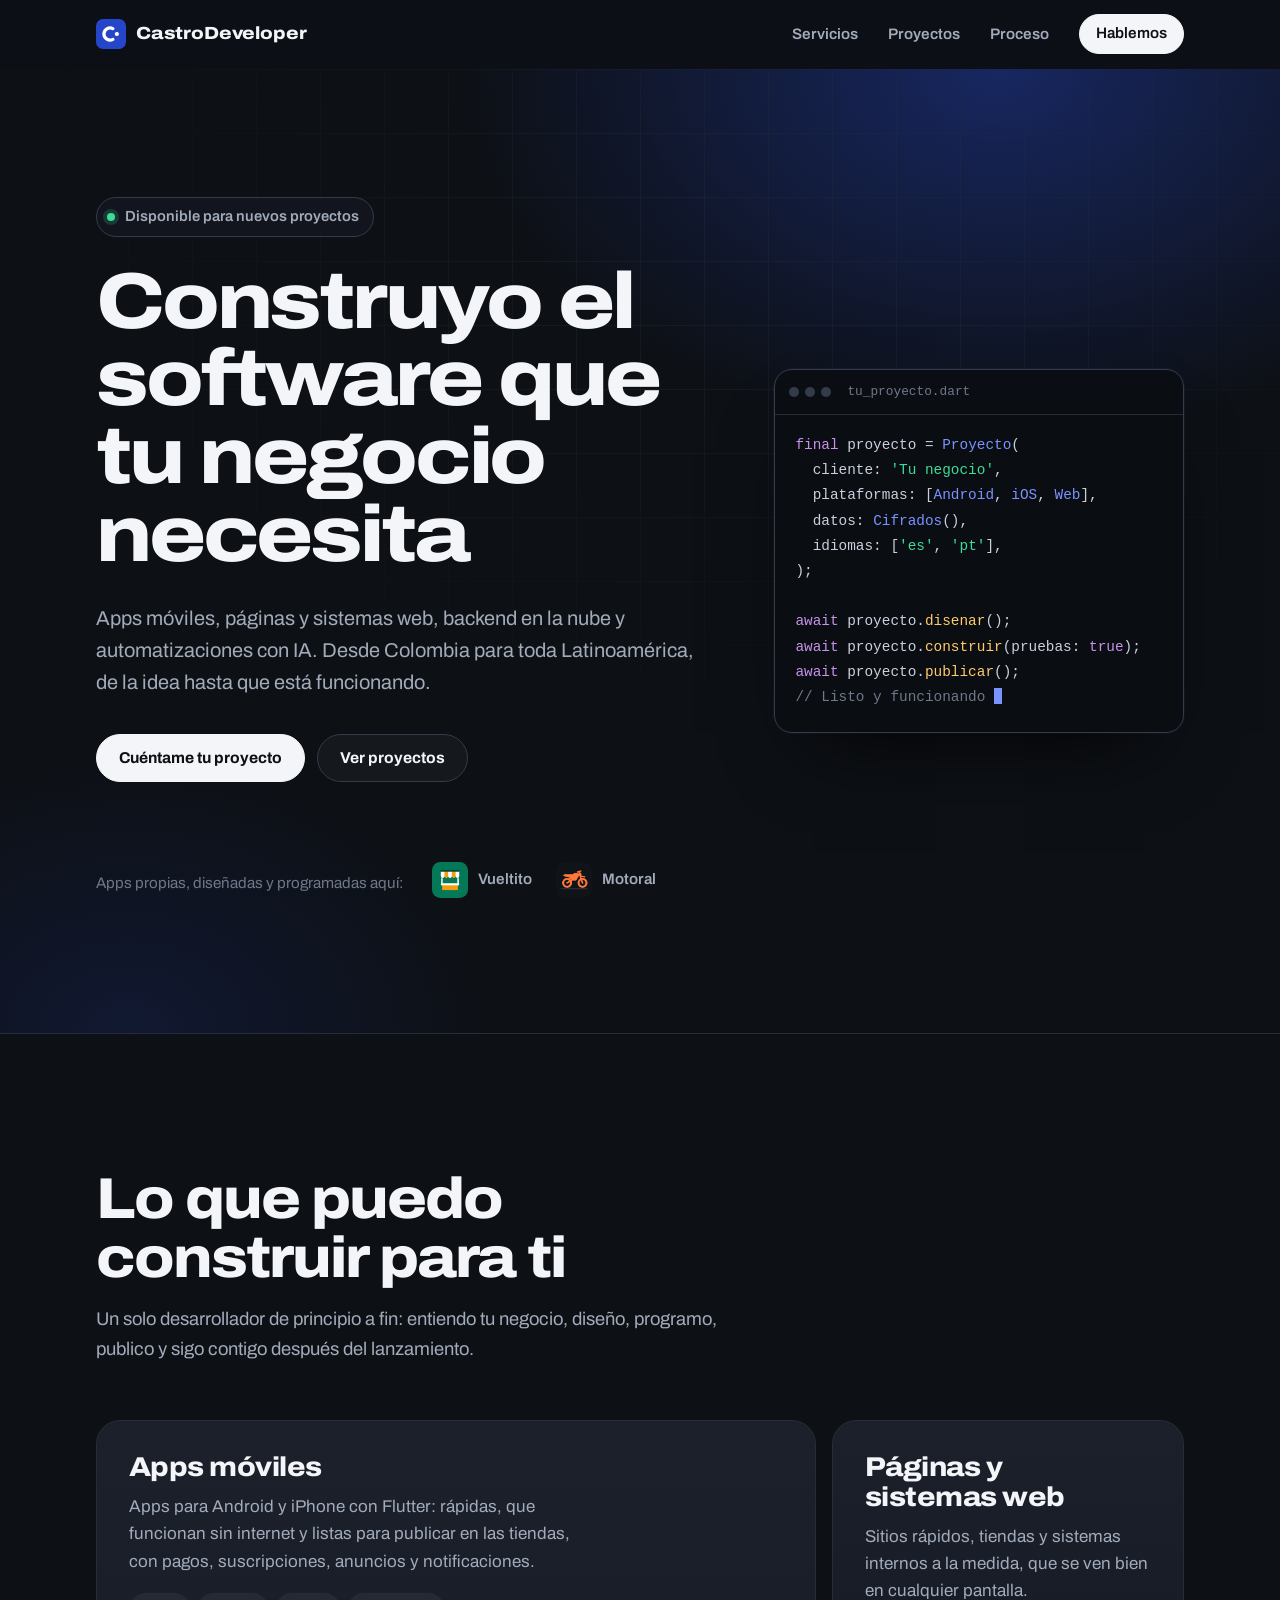
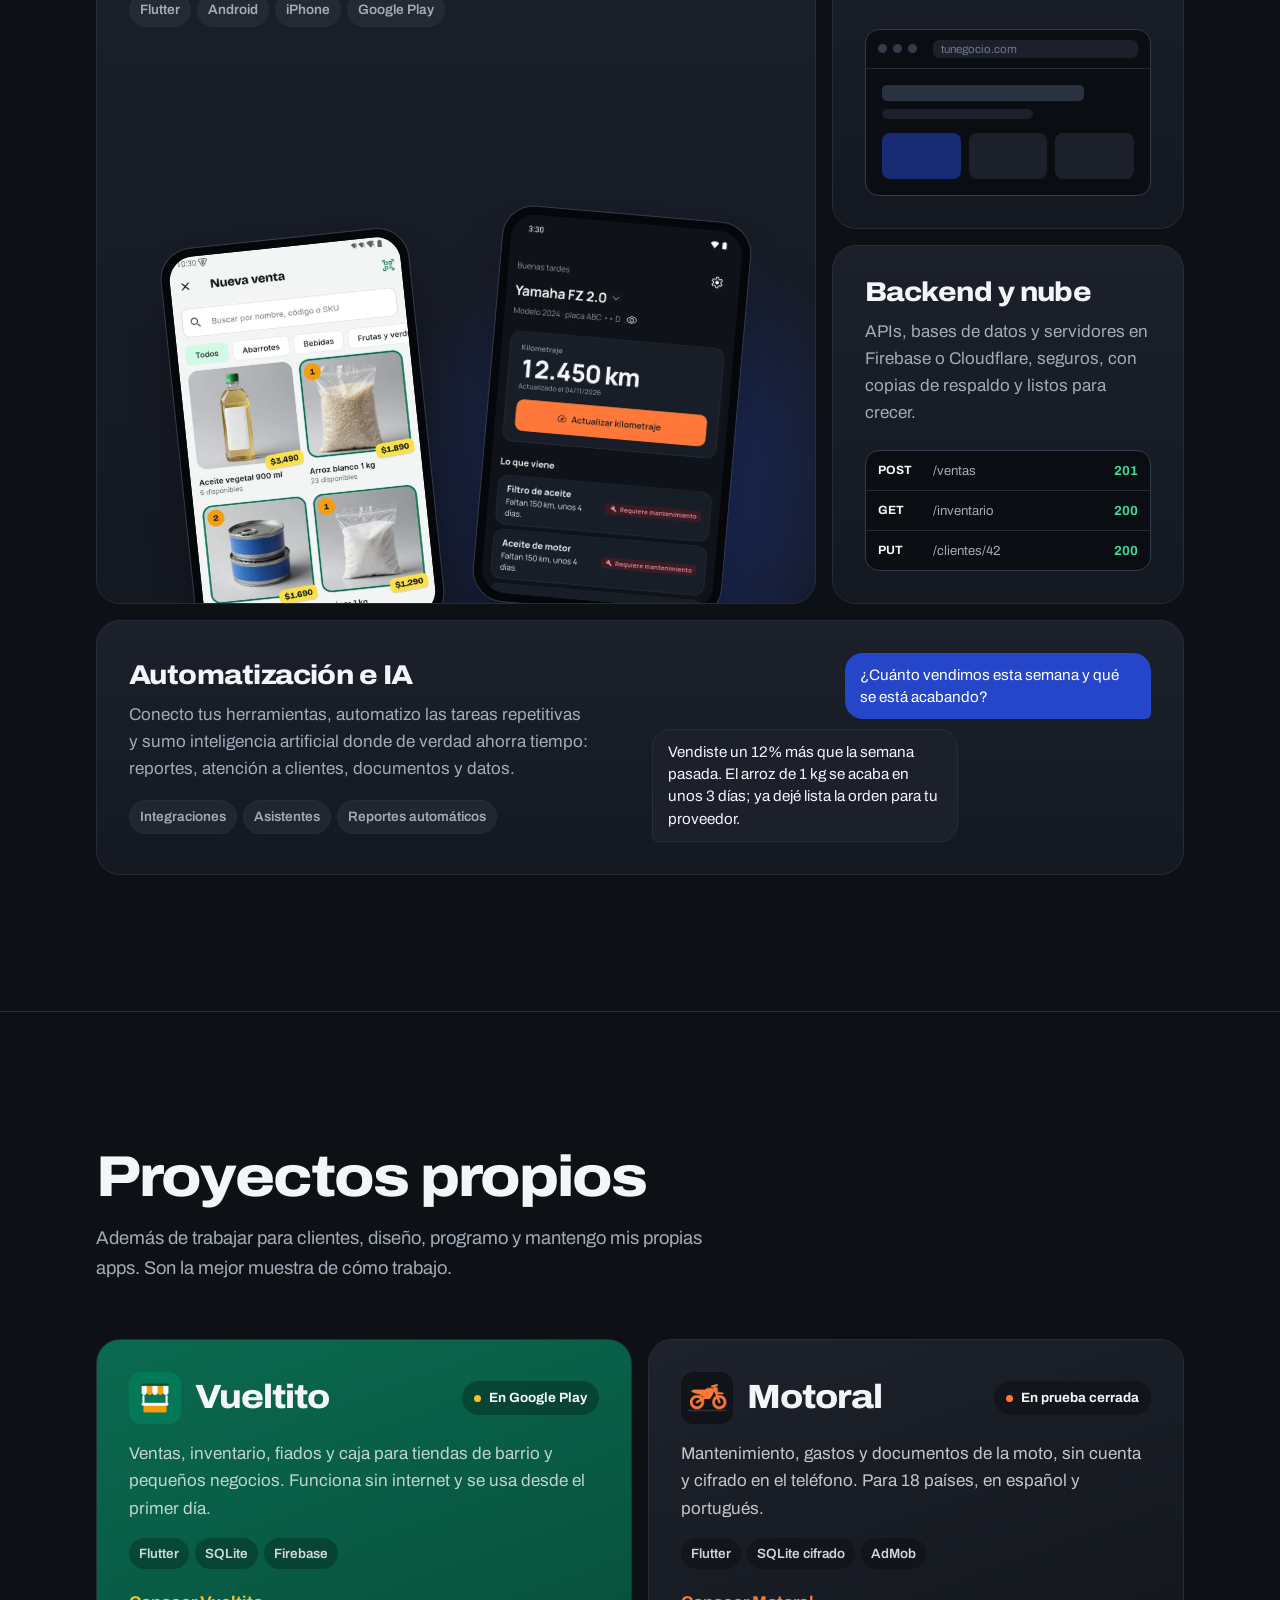
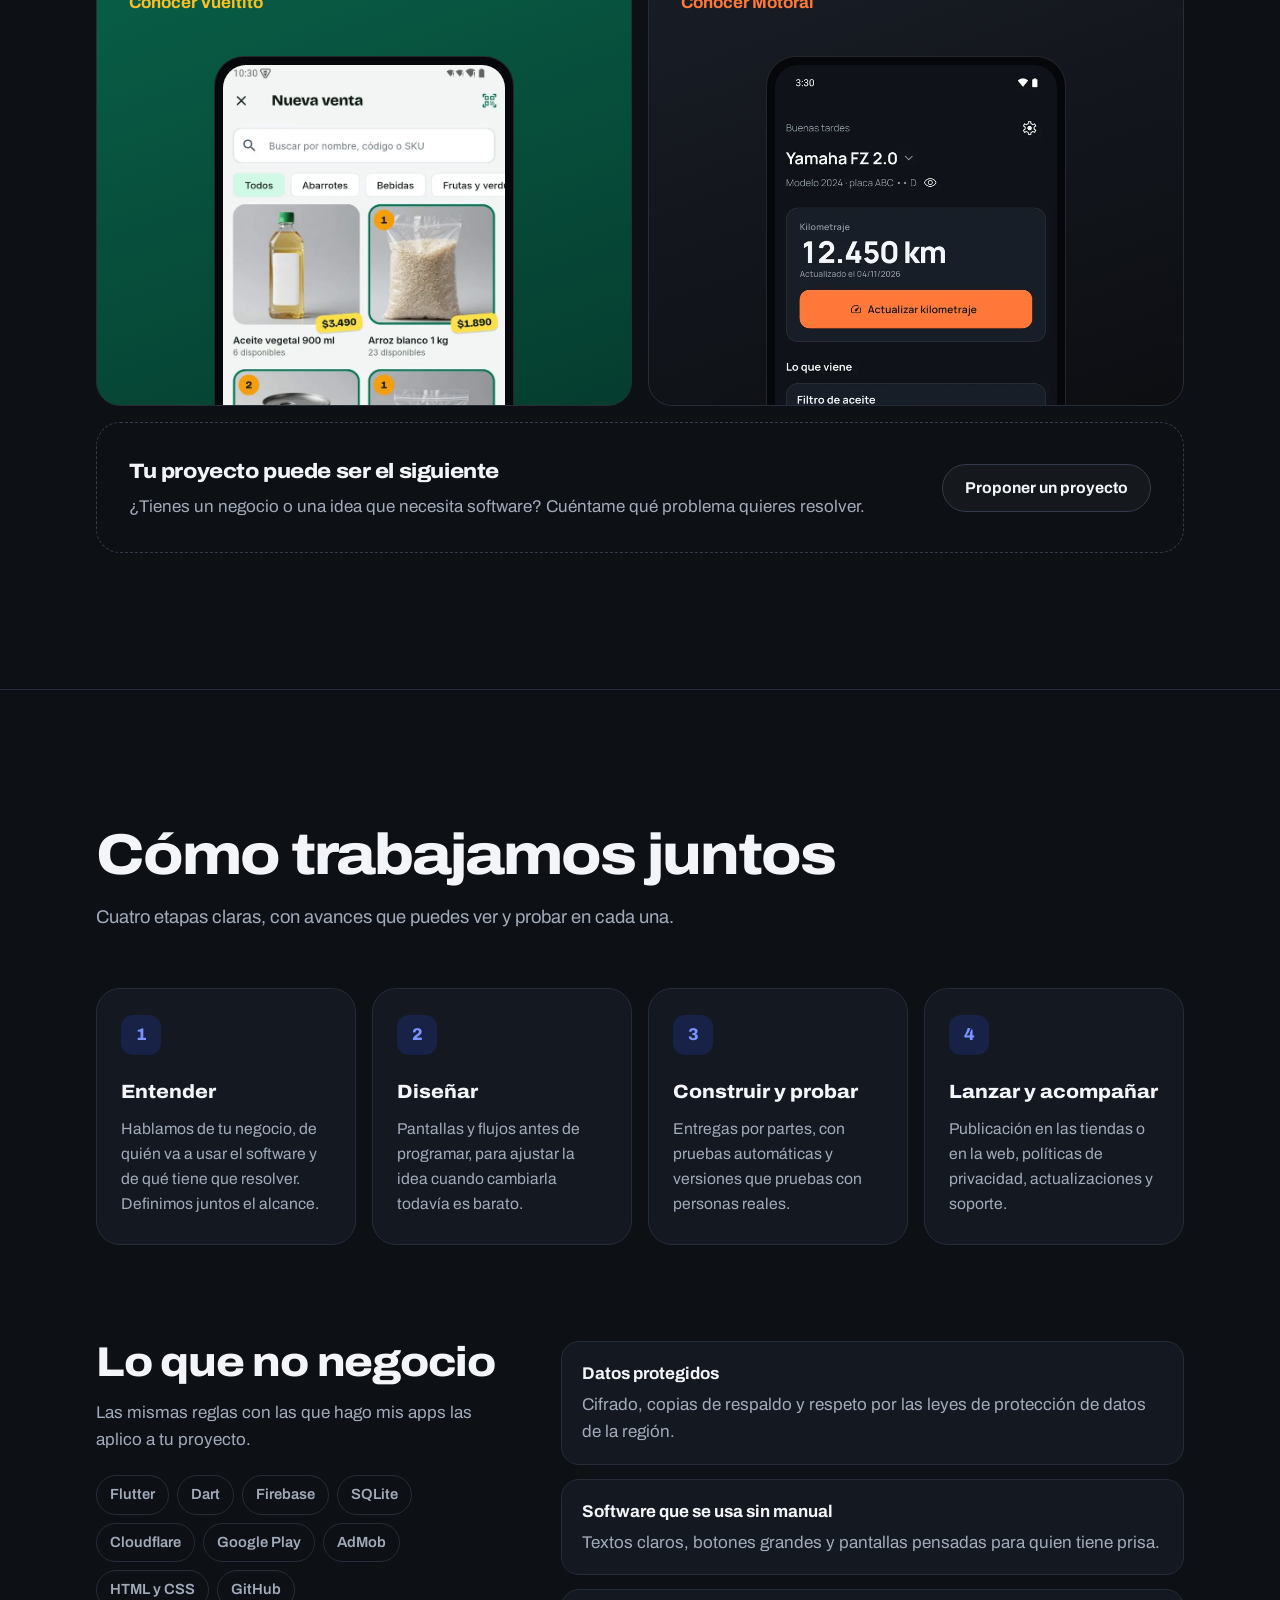
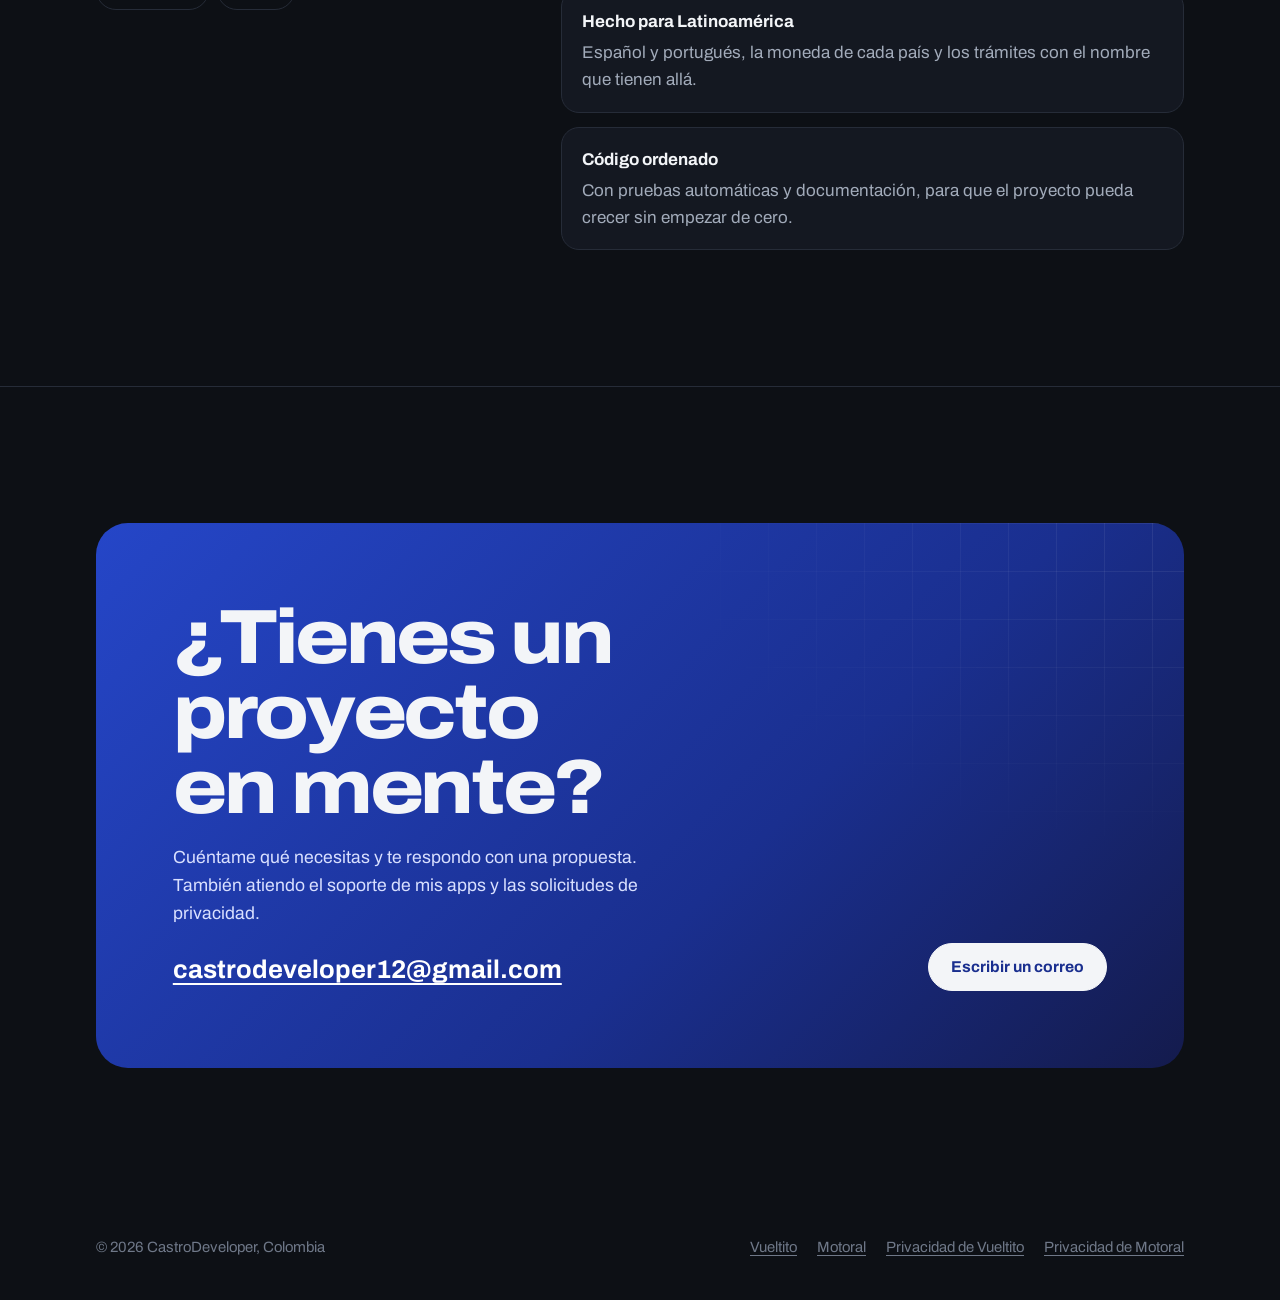
==== commit 1e4812c0: "MotoCare ahora es Motoral: página en /motoral/ y /motocare/ redirige Co-Authored-By: Claude Opus 5.5" ====
--- a/index.html
+++ b/index.html
@@ -4,26 +4,26 @@
 <meta charset="utf-8">
 <meta name="viewport" content="width=device-width, initial-scale=1">
 <title>CastroDeveloper: apps, web y software a la medida</title>
-<meta name="description" content="CastroDeveloper desarrolla apps móviles, páginas y sistemas web, backend en la nube y automatizaciones con IA para negocios de Latinoamérica. Creador de Vueltito y MotoCare.">
+<meta name="description" content="CastroDeveloper desarrolla apps móviles, páginas y sistemas web, backend en la nube y automatizaciones con IA para negocios de Latinoamérica. Creador de Vueltito y Motoral.">
 <link rel="canonical" href="https://castrodeveloper.dev/">
 <meta name="theme-color" content="#0d1015">
 <meta property="og:type" content="website">
 <meta property="og:title" content="CastroDeveloper">
 <meta property="og:description" content="Apps móviles, web, backend y automatización con IA, desde Colombia para Latinoamérica.">
 <meta property="og:url" content="https://castrodeveloper.dev/">
-<meta property="og:image" content="https://castrodeveloper.dev/motocare/img/compartir.jpg">
+<meta property="og:image" content="https://castrodeveloper.dev/motoral/img/compartir.jpg">
 <link rel="icon" href="img/favicon.svg" type="image/svg+xml">
 <link rel="preconnect" href="https://fonts.googleapis.com">
 <link rel="preconnect" href="https://fonts.gstatic.com" crossorigin>
 <link href="https://fonts.googleapis.com/css2?family=Archivo:wdth,wght@62..125,400..800&display=swap" rel="stylesheet">
-<link rel="stylesheet" href="estilo.css">
+<link rel="stylesheet" href="estilo.css?v=20261111b">
 <script>document.documentElement.classList.add('js');</script>
 </head>
 <body>
 <header class="cabecera" id="cabecera">
   <div class="contenedor">
     <a class="marca" href="./" aria-label="CastroDeveloper, inicio">
-      <svg viewBox="0 0 64 64" aria-hidden="true"><rect width="64" height="64" rx="15" fill="#2546C8"/><path d="M36 20.5a13 13 0 1 0 0 23" fill="none" stroke="#fff" stroke-width="7" stroke-linecap="round"/><circle cx="44.5" cy="32" r="4.5" fill="#fff"/></svg>
+      <svg viewBox="0 0 64 64" width="30" height="30" aria-hidden="true"><rect width="64" height="64" rx="15" fill="#2546C8"/><path d="M36 20.5a13 13 0 1 0 0 23" fill="none" stroke="#fff" stroke-width="7" stroke-linecap="round"/><circle cx="44.5" cy="32" r="4.5" fill="#fff"/></svg>
       CastroDeveloper
     </a>
     <nav class="menu" aria-label="Secciones">
@@ -50,7 +50,7 @@
         <span>Apps propias, diseñadas y programadas aquí:</span>
         <ul>
           <li><a href="https://vueltito.app/"><img src="img/vueltito-icono.png" width="36" height="36" alt="">Vueltito</a></li>
-          <li><a href="motocare/"><img src="img/motocare-icono.png" width="36" height="36" alt="">MotoCare</a></li>
+          <li><a href="motoral/"><img src="img/motocare-icono.png" width="36" height="36" alt="">Motoral</a></li>
         </ul>
       </div>
      </div>
@@ -154,17 +154,17 @@
           <div class="pantalla"><img src="img/vueltito-venta.webp" width="640" height="1419" alt="Pantalla de nueva venta en Vueltito con productos, precios y el botón para cobrar." loading="lazy"></div>
         </a>
 
-        <a class="proyecto proyecto-motocare" href="motocare/" data-revelar style="--i:1">
+        <a class="proyecto proyecto-motocare" href="motoral/" data-revelar style="--i:1">
           <div class="info">
             <div class="cabeza">
-              <div class="nombre"><img src="img/motocare-icono.png" width="52" height="52" alt=""><h3>MotoCare</h3></div>
+              <div class="nombre"><img src="img/motocare-icono.png" width="52" height="52" alt=""><h3>Motoral</h3></div>
               <span class="estado"><i aria-hidden="true"></i>En prueba cerrada</span>
             </div>
             <p>Mantenimiento, gastos y documentos de la moto, sin cuenta y cifrado en el teléfono. Para 18 países, en español y portugués.</p>
             <ul class="etiquetas"><li>Flutter</li><li>SQLite cifrado</li><li>AdMob</li></ul>
-            <span class="ir">Conocer MotoCare</span>
-          </div>
-          <div class="pantalla"><img src="img/motocare-inicio.webp" width="540" height="1200" alt="Pantalla de inicio de MotoCare con el kilometraje y los mantenimientos que vienen." loading="lazy"></div>
+            <span class="ir">Conocer Motoral</span>
+          </div>
+          <div class="pantalla"><img src="img/motocare-inicio.webp" width="540" height="1200" alt="Pantalla de inicio de Motoral con el kilometraje y los mantenimientos que vienen." loading="lazy"></div>
         </a>
       </div>
 
@@ -239,9 +239,9 @@
   <span>© 2026 CastroDeveloper, Colombia</span>
   <span class="enlaces-pie">
     <a href="https://vueltito.app/">Vueltito</a>
-    <a href="motocare/">MotoCare</a>
+    <a href="motoral/">Motoral</a>
     <a href="https://vueltito.app/privacy-policy.html">Privacidad de Vueltito</a>
-    <a href="motocare-legal/privacidad.html">Privacidad de MotoCare</a>
+    <a href="motocare-legal/privacidad.html">Privacidad de Motoral</a>
   </span>
 </footer>
 
